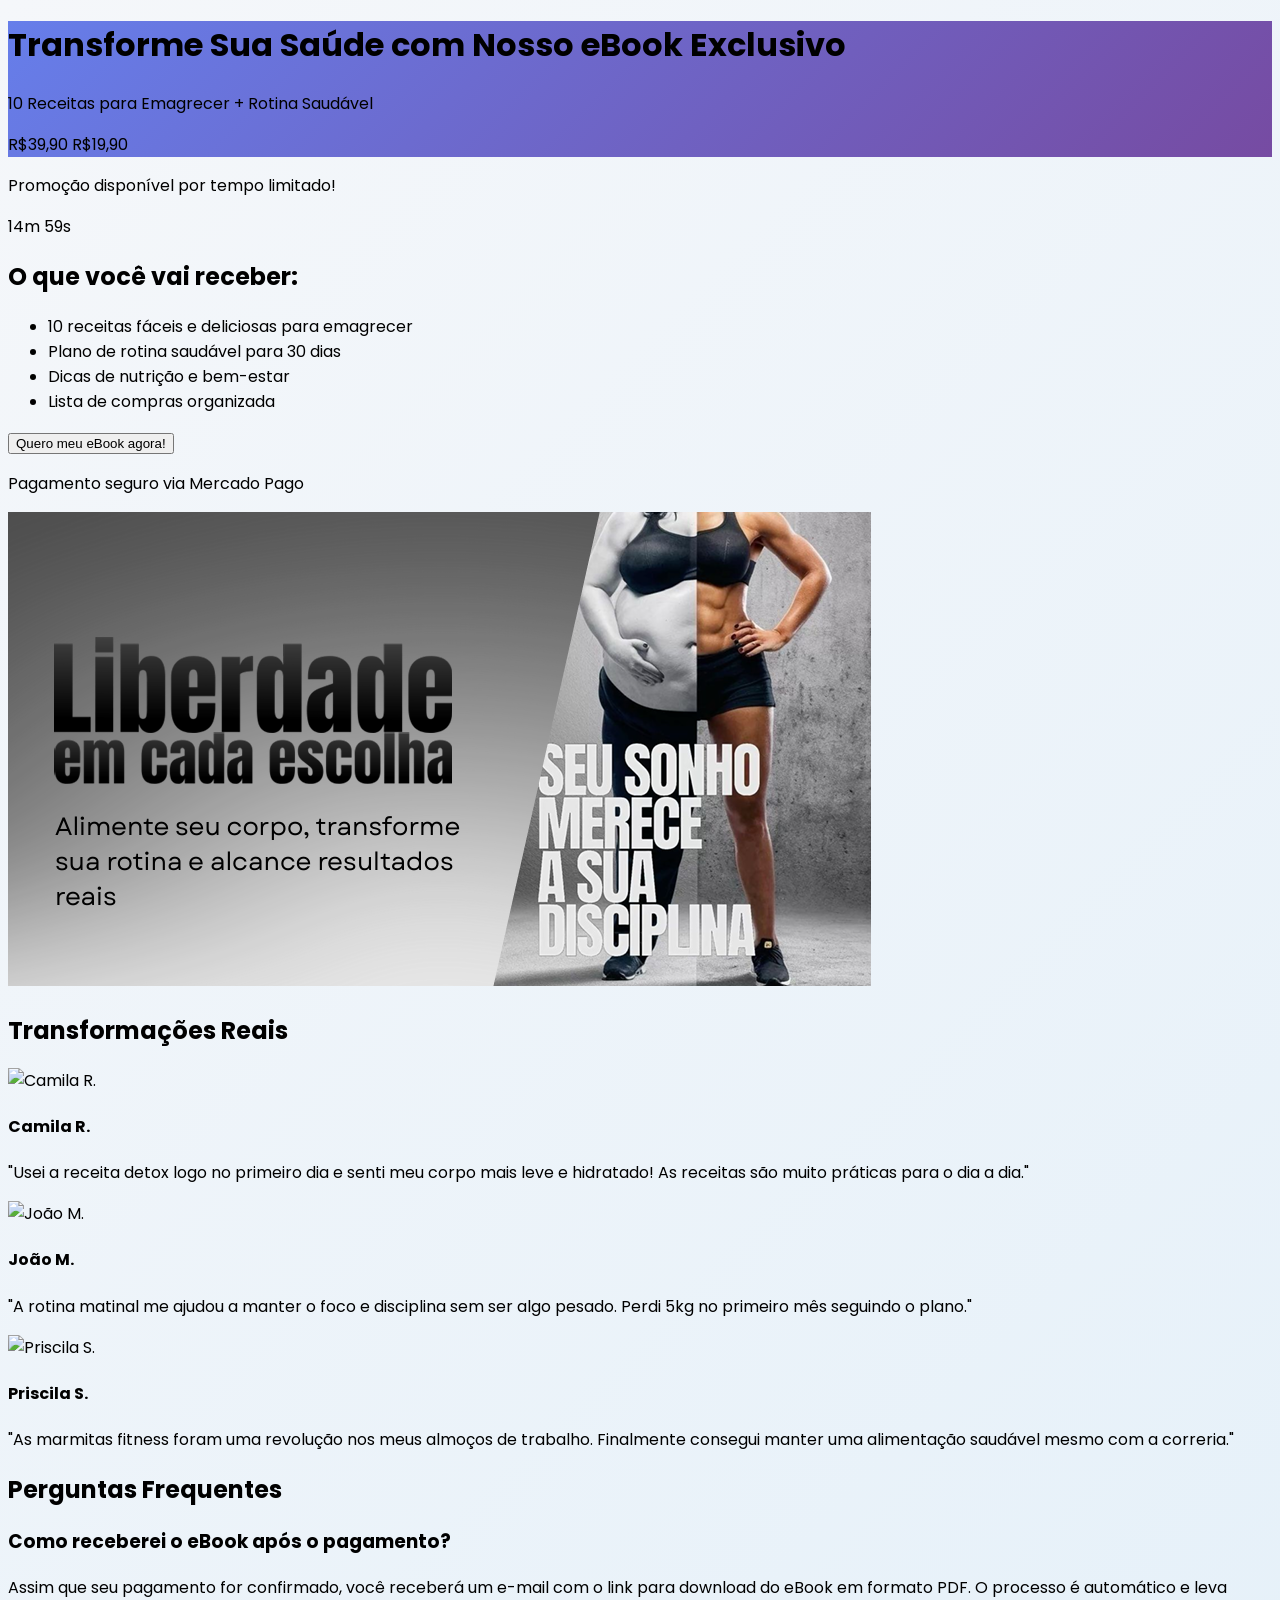
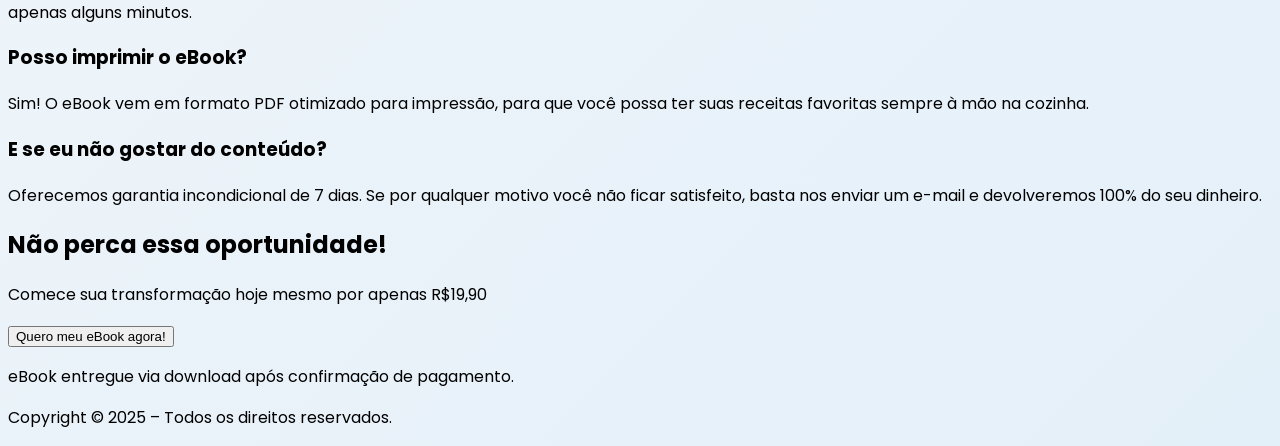
==== index.html @ 9daa43b3 "gwrg wrgwrgwrg" ====
<!DOCTYPE html>
<html lang="pt-br">
<head>
  <meta charset="UTF-8">
  <meta name="viewport" content="width=device-width, initial-scale=1.0">
  <title>eBook Exclusivo - 10 Receitas para Emagrecer</title>
  <script src="https://cdn.tailwindcss.com"></script>
  <link href="https://unpkg.com/aos@2.3.1/dist/aos.css" rel="stylesheet">
  <script src="https://unpkg.com/aos@2.3.1/dist/aos.js"></script>
  <script src="https://cdn.jsdelivr.net/npm/feather-icons/dist/feather.min.js"></script>
  <script src="https://unpkg.com/feather-icons"></script>
  <style>
    @import url('https://fonts.googleapis.com/css2?family=Poppins:wght@300;400;500;600;700&display=swap');
    body {
      font-family: 'Poppins', sans-serif;
      background: linear-gradient(135deg, #f5f7fa 0%, #e4f0f9 100%);
    }
    .hero-gradient {
      background: linear-gradient(135deg, #667eea 0%, #764ba2 100%);
    }
    .pulse-animation {
      animation: pulse 2s infinite;
    }
    @keyframes pulse {
      0% { transform: scale(1); }
      50% { transform: scale(1.05); }
      100% { transform: scale(1); }
    }
    .testimonial-card {
      transition: all 0.3s ease;
    }
    .testimonial-card:hover {
      transform: translateY(-5px);
      box-shadow: 0 10px 25px rgba(0, 0, 0, 0.1);
    }
  </style>
</head>
<body class="min-h-screen">
  <script>AOS.init();</script>
  <script>feather.replace();</script>

  <!-- Hero Section -->
  <div class="hero-gradient text-white py-16 px-4 sm:px-6 lg:px-8">
    <div class="max-w-4xl mx-auto text-center" data-aos="fade-up">
      <h1 class="text-4xl md:text-5xl font-bold mb-4">Transforme Sua Saúde com Nosso eBook Exclusivo</h1>
      <p class="text-xl mb-8">10 Receitas para Emagrecer + Rotina Saudável</p>
      <div class="pulse-animation inline-block">
        <div class="bg-white text-indigo-700 rounded-full px-6 py-3 font-bold text-lg shadow-lg">
          <span class="line-through opacity-70 mr-2">R$39,90</span>
          <span class="text-2xl">R$19,90</span>
        </div>
      </div>
    </div>
  </div>

  <!-- Timer Section -->
  <div class="max-w-2xl mx-auto -mt-8 relative z-10 px-4" data-aos="fade-up" data-aos-delay="100">
    <div class="bg-red-50 border border-red-200 rounded-lg shadow-lg p-6 text-center">
      <div class="flex items-center justify-center space-x-2 mb-2">
        <i data-feather="clock" class="text-red-500"></i>
        <p class="text-red-800 font-medium">Promoção disponível por tempo limitado!</p>
      </div>
      <div id="countdown" class="text-2xl font-bold text-red-600"></div>
    </div>
  </div>

  <!-- Main Card -->
  <div class="max-w-4xl mx-auto my-12 px-4" data-aos="fade-up" data-aos-delay="200">
    <div class="bg-white rounded-xl shadow-2xl overflow-hidden">
      <div class="md:flex">
        <div class="md:w-1/2 p-8 md:p-12">
          <h2 class="text-3xl font-bold text-gray-800 mb-4">O que você vai receber:</h2>
          <ul class="space-y-4 mb-8">
            <li class="flex items-start">
              <i data-feather="check-circle" class="text-green-500 mr-3 mt-1"></i>
              <span>10 receitas fáceis e deliciosas para emagrecer</span>
            </li>
            <li class="flex items-start">
              <i data-feather="check-circle" class="text-green-500 mr-3 mt-1"></i>
              <span>Plano de rotina saudável para 30 dias</span>
            </li>
            <li class="flex items-start">
              <i data-feather="check-circle" class="text-green-500 mr-3 mt-1"></i>
              <span>Dicas de nutrição e bem-estar</span>
            </li>
            <li class="flex items-start">
              <i data-feather="check-circle" class="text-green-500 mr-3 mt-1"></i>
              <span>Lista de compras organizada</span>
            </li>
          </ul>
          <button onclick="criarPagamento()" class="w-full bg-indigo-600 hover:bg-indigo-700 text-white font-bold py-4 px-6 rounded-lg transition duration-300 flex items-center justify-center">
            <i data-feather="shopping-cart" class="mr-2"></i>
            Quero meu eBook agora!
          </button>
          <p class="text-sm text-gray-500 mt-4 text-center">Pagamento seguro via Mercado Pago</p>
        </div>
        <div class="md:w-1/2 bg-gradient-to-br from-blue-100 to-purple-100 flex items-center justify-center p-8">
          <img src="ebook.png" alt="eBook Cover" class="rounded-lg shadow-md w-full max-w-xs">
        </div>
      </div>
    </div>
  </div>

  <!-- Testimonials -->
  <div class="max-w-6xl mx-auto my-16 px-4">
    <h2 class="text-3xl font-bold text-center mb-12" data-aos="fade-up">Transformações Reais</h2>
    <div class="grid md:grid-cols-3 gap-8">
      <div class="testimonial-card bg-white rounded-xl shadow-lg p-6" data-aos="fade-up" data-aos-delay="100">
        <div class="flex items-center mb-4">
          <img src="http://static.photos/people/200x200/1" alt="Camila R." class="w-12 h-12 rounded-full mr-4">
          <div>
            <h4 class="font-bold">Camila R.</h4>
            <div class="flex text-yellow-400">
              <i data-feather="star" class="w-4 h-4 fill-current"></i>
              <i data-feather="star" class="w-4 h-4 fill-current"></i>
              <i data-feather="star" class="w-4 h-4 fill-current"></i>
              <i data-feather="star" class="w-4 h-4 fill-current"></i>
              <i data-feather="star" class="w-4 h-4 fill-current"></i>
            </div>
          </div>
        </div>
        <p class="text-gray-600">"Usei a receita detox logo no primeiro dia e senti meu corpo mais leve e hidratado! As receitas são muito práticas para o dia a dia."</p>
      </div>

      <div class="testimonial-card bg-white rounded-xl shadow-lg p-6" data-aos="fade-up" data-aos-delay="200">
        <div class="flex items-center mb-4">
          <img src="http://static.photos/people/200x200/2" alt="João M." class="w-12 h-12 rounded-full mr-4">
          <div>
            <h4 class="font-bold">João M.</h4>
            <div class="flex text-yellow-400">
              <i data-feather="star" class="w-4 h-4 fill-current"></i>
              <i data-feather="star" class="w-4 h-4 fill-current"></i>
              <i data-feather="star" class="w-4 h-4 fill-current"></i>
              <i data-feather="star" class="w-4 h-4 fill-current"></i>
              <i data-feather="star" class="w-4 h-4 fill-current"></i>
            </div>
          </div>
        </div>
        <p class="text-gray-600">"A rotina matinal me ajudou a manter o foco e disciplina sem ser algo pesado. Perdi 5kg no primeiro mês seguindo o plano."</p>
      </div>

      <div class="testimonial-card bg-white rounded-xl shadow-lg p-6" data-aos="fade-up" data-aos-delay="300">
        <div class="flex items-center mb-4">
          <img src="http://static.photos/people/200x200/3" alt="Priscila S." class="w-12 h-12 rounded-full mr-4">
          <div>
            <h4 class="font-bold">Priscila S.</h4>
            <div class="flex text-yellow-400">
              <i data-feather="star" class="w-4 h-4 fill-current"></i>
              <i data-feather="star" class="w-4 h-4 fill-current"></i>
              <i data-feather="star" class="w-4 h-4 fill-current"></i>
              <i data-feather="star" class="w-4 h-4 fill-current"></i>
              <i data-feather="star" class="w-4 h-4 fill-current"></i>
            </div>
          </div>
        </div>
        <p class="text-gray-600">"As marmitas fitness foram uma revolução nos meus almoços de trabalho. Finalmente consegui manter uma alimentação saudável mesmo com a correria."</p>
      </div>
    </div>
  </div>

  <!-- FAQ -->
  <div class="max-w-4xl mx-auto my-16 px-4" data-aos="fade-up">
    <h2 class="text-3xl font-bold text-center mb-12">Perguntas Frequentes</h2>
    <div class="space-y-4">
      <div class="border border-gray-200 rounded-lg p-6">
        <div class="flex justify-between items-center cursor-pointer" onclick="toggleFAQ(1)">
          <h3 class="font-bold text-lg">Como receberei o eBook após o pagamento?</h3>
          <i data-feather="chevron-down" class="transition-transform duration-300" id="faq-icon-1"></i>
        </div>
        <p id="faq-answer-1" class="hidden mt-4 text-gray-600">Assim que seu pagamento for confirmado, você receberá um e-mail com o link para download do eBook em formato PDF. O processo é automático e leva apenas alguns minutos.</p>
      </div>

      <div class="border border-gray-200 rounded-lg p-6">
        <div class="flex justify-between items-center cursor-pointer" onclick="toggleFAQ(2)">
          <h3 class="font-bold text-lg">Posso imprimir o eBook?</h3>
          <i data-feather="chevron-down" class="transition-transform duration-300" id="faq-icon-2"></i>
        </div>
        <p id="faq-answer-2" class="hidden mt-4 text-gray-600">Sim! O eBook vem em formato PDF otimizado para impressão, para que você possa ter suas receitas favoritas sempre à mão na cozinha.</p>
      </div>

      <div class="border border-gray-200 rounded-lg p-6">
        <div class="flex justify-between items-center cursor-pointer" onclick="toggleFAQ(3)">
          <h3 class="font-bold text-lg">E se eu não gostar do conteúdo?</h3>
          <i data-feather="chevron-down" class="transition-transform duration-300" id="faq-icon-3"></i>
        </div>
        <p id="faq-answer-3" class="hidden mt-4 text-gray-600">Oferecemos garantia incondicional de 7 dias. Se por qualquer motivo você não ficar satisfeito, basta nos enviar um e-mail e devolveremos 100% do seu dinheiro.</p>
      </div>
    </div>
  </div>

  <!-- Final CTA -->
  <div class="max-w-4xl mx-auto my-16 px-4" data-aos="fade-up">
    <div class="bg-indigo-50 rounded-xl p-8 md:p-12 text-center">
      <h2 class="text-3xl font-bold text-gray-800 mb-4">Não perca essa oportunidade!</h2>
      <p class="text-xl mb-8">Comece sua transformação hoje mesmo por apenas R$19,90</p>
      <button onclick="criarPagamento()" class="bg-indigo-600 hover:bg-indigo-700 text-white font-bold py-4 px-8 rounded-lg transition duration-300 inline-flex items-center">
        <i data-feather="download" class="mr-2"></i>
        Quero meu eBook agora!
      </button>
    </div>
  </div>

  <!-- Footer -->
  <footer class="bg-gray-100 py-8 mt-16">
    <div class="max-w-4xl mx-auto px-4 text-center text-gray-600 text-sm">
      <p>eBook entregue via download após confirmação de pagamento.</p>
      <p class="mt-2">Copyright &copy; 2025 – Todos os direitos reservados.</p>
    </div>
  </footer>

  <script>
    // Countdown Timer
    let countdownMinutes = 15;
    let endTime = new Date().getTime() + countdownMinutes * 60 * 1000;
    const countdown = document.getElementById("countdown");
    const interval = setInterval(() => {
      let now = new Date().getTime();
      let distance = endTime - now;
      let minutes = Math.floor((distance % (1000 * 60 * 60)) / (1000 * 60));
      let seconds = Math.floor((distance % (1000 * 60)) / 1000);
      countdown.innerHTML = `${minutes}m ${seconds}s`;
      if (distance < 0) {
        clearInterval(interval);
        countdown.innerHTML = "Oferta expirada!";
      }
    }, 1000);

    // FAQ Toggle
    function toggleFAQ(num) {
      const answer = document.getElementById(`faq-answer-${num}`);
      const icon = document.getElementById(`faq-icon-${num}`);
      
      if (answer.classList.contains('hidden')) {
        answer.classList.remove('hidden');
        icon.style.transform = 'rotate(180deg)';
      } else {
        answer.classList.add('hidden');
        icon.style.transform = 'rotate(0deg)';
      }
    }

    // Payment Function (unchanged)
    async function criarPagamento() {
      const body = {
        items: [
          {
            title: "eBook - 10 Receitas + Rotina Saudável",
            description: "Receitas práticas e rotina saudável para emagrecer com saúde.",
            quantity: 1,
            unit_price: 19.90,
            currency_id: "BRL"
          }
        ],
        back_urls: {
          success: "https://ebook-emagrecer.netlify.app/pendente.html",
          failure: "https://ebook-emagrecer.netlify.app/pendente.html",
          pending: "https://ebook-emagrecer.netlify.app/pendente.html"
        },
        auto_return: "approved"
      };

      try {
        const response = await fetch('https://api.mercadopago.com/checkout/preferences', {
          method: 'POST',
          headers: {
            'Content-Type': 'application/json',
            'Authorization': 'Bearer APP_USR-8723383960512742-032820-a2fe03f8211f0538df7bb3b7177ebc42-294751990'
          },
          body: JSON.stringify(body)
        });

        const data = await response.json();
        if (data.init_point) {
          window.location.href = data.init_point;
        } else {
          alert('Erro ao criar link de pagamento.');
        }
      } catch (error) {
        console.error('Erro ao processar:', error);
        alert('Erro ao processar pagamento.');
      }
    }
  </script>
</body>
</html>
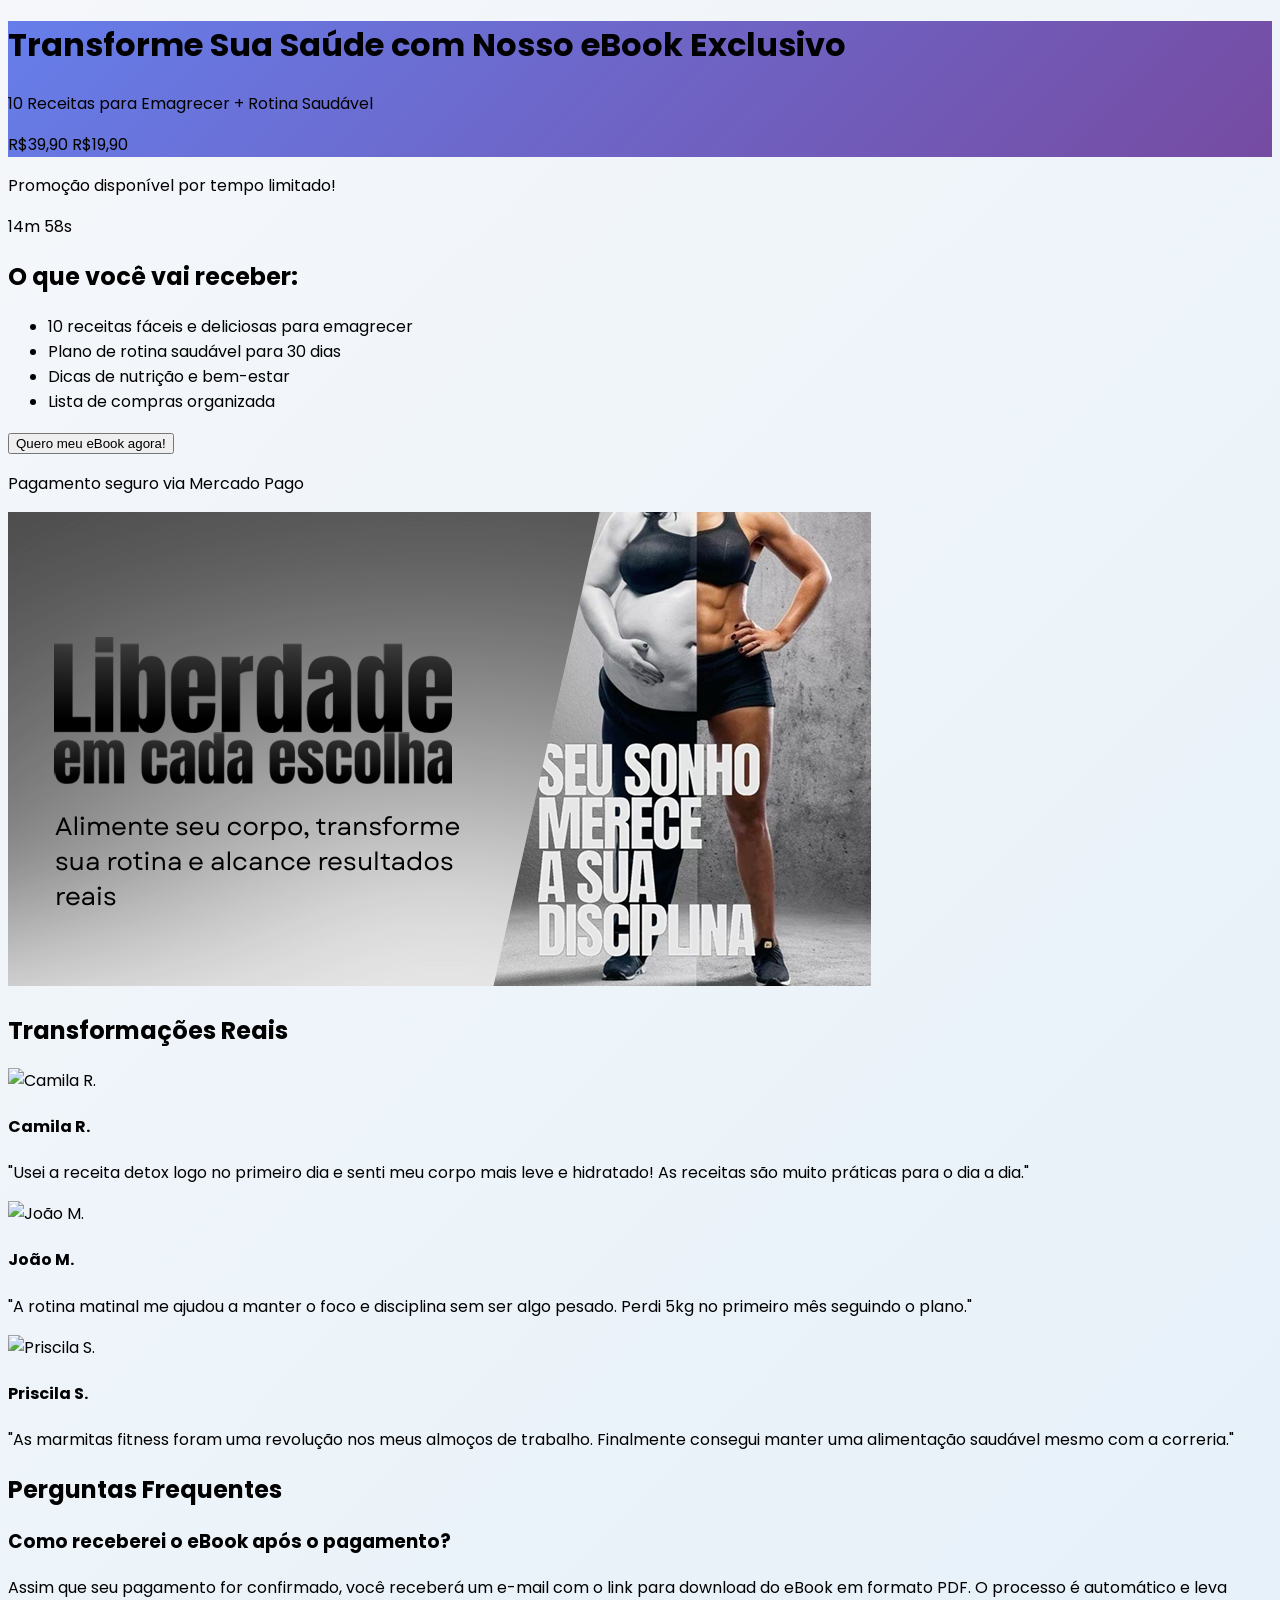
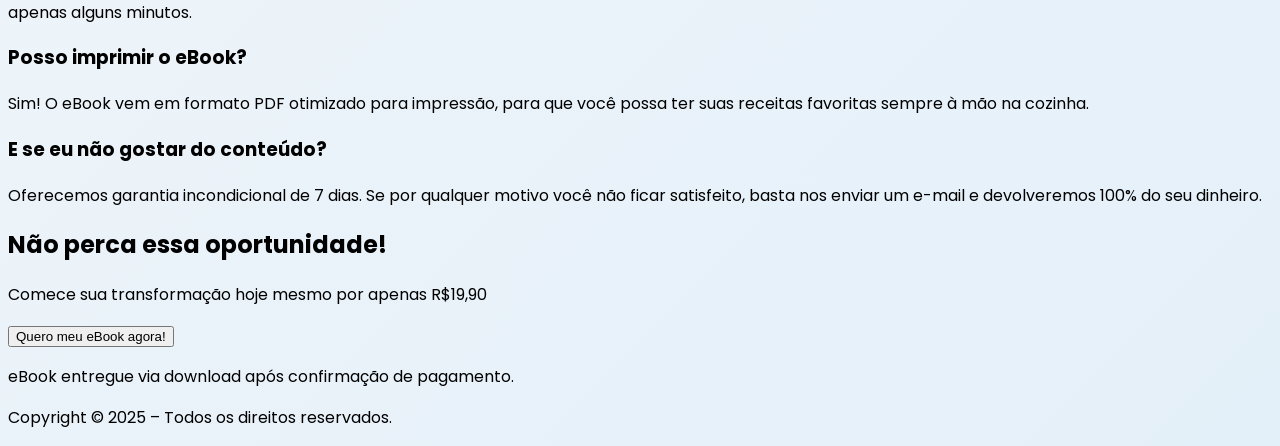
==== commit f9bd0d2b: "update update" ====
--- a/index.html
+++ b/index.html
@@ -9,6 +9,8 @@
   <script src="https://unpkg.com/aos@2.3.1/dist/aos.js"></script>
   <script src="https://cdn.jsdelivr.net/npm/feather-icons/dist/feather.min.js"></script>
   <script src="https://unpkg.com/feather-icons"></script>
+  <script async src="https://pagead2.googlesyndication.com/pagead/js/adsbygoogle.js?client=ca-pub-5902212063039482"
+     crossorigin="anonymous"></script>
   <style>
     @import url('https://fonts.googleapis.com/css2?family=Poppins:wght@300;400;500;600;700&display=swap');
     body {
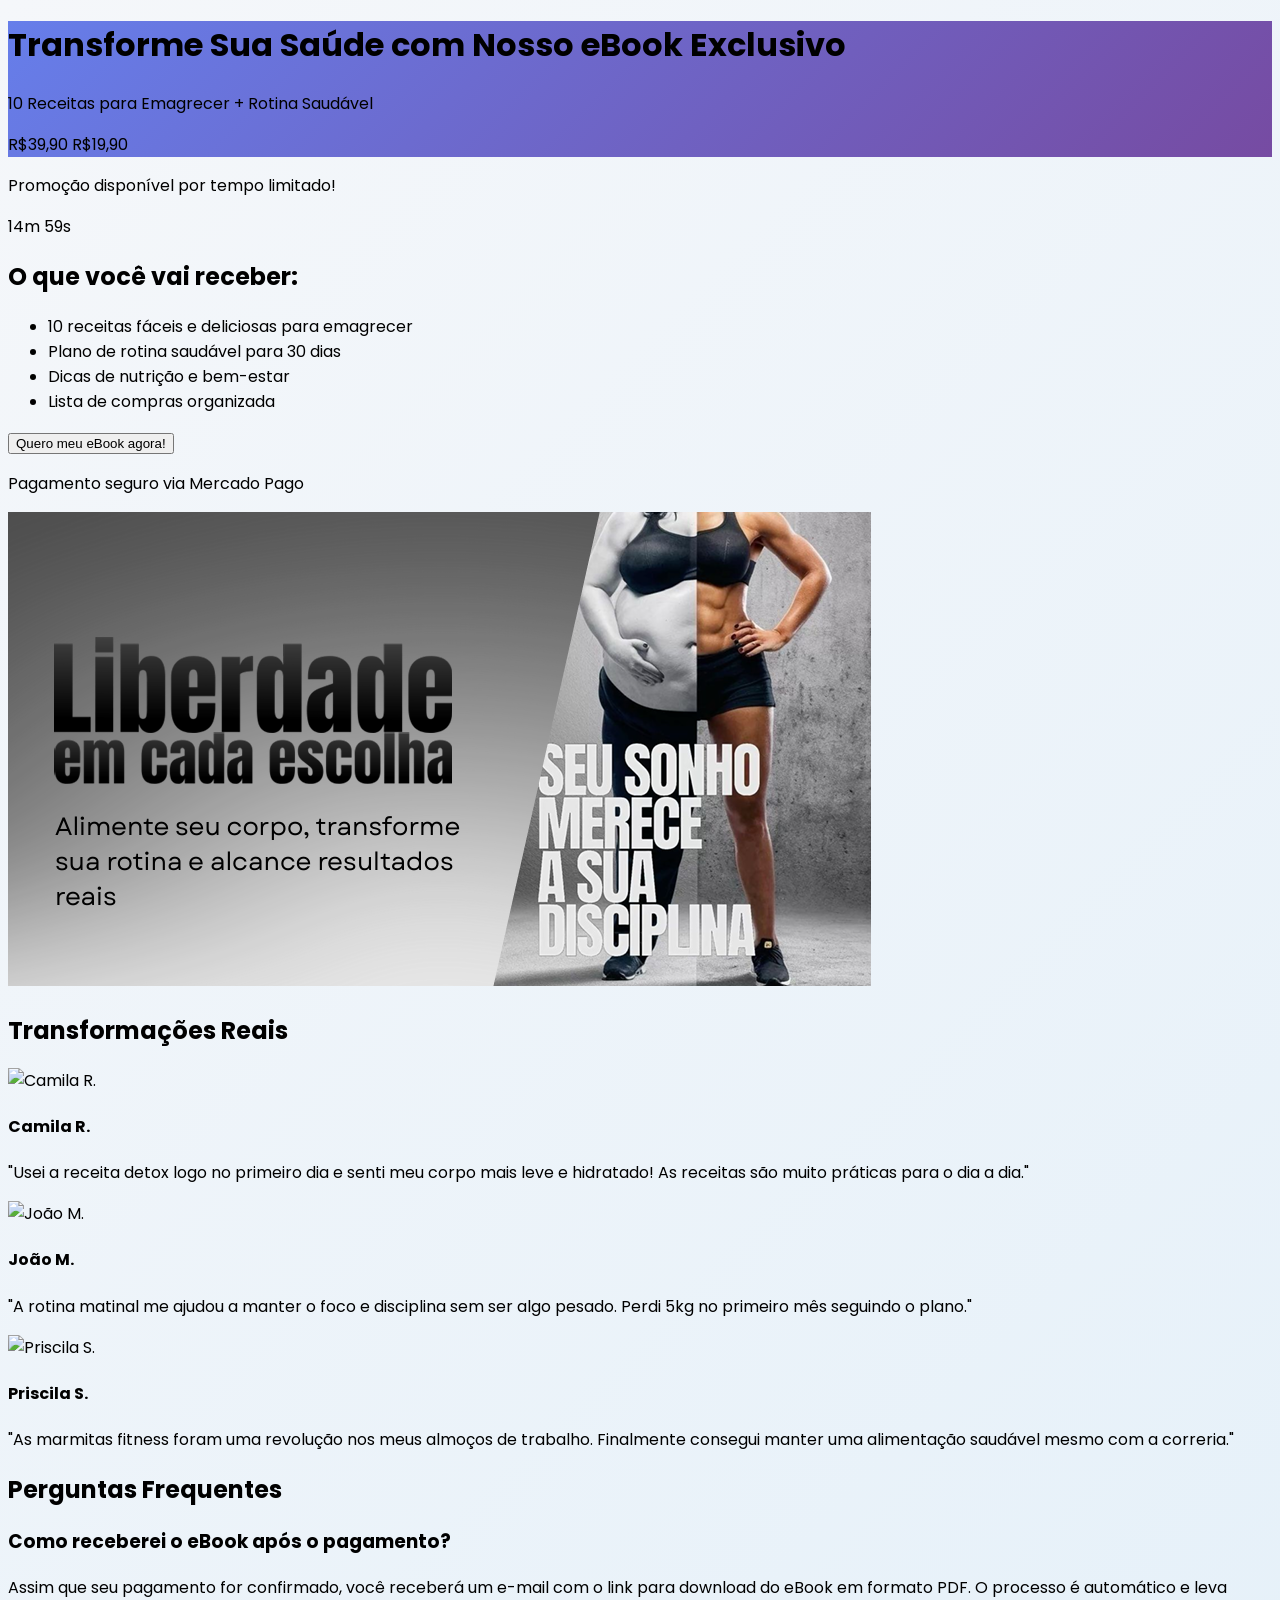
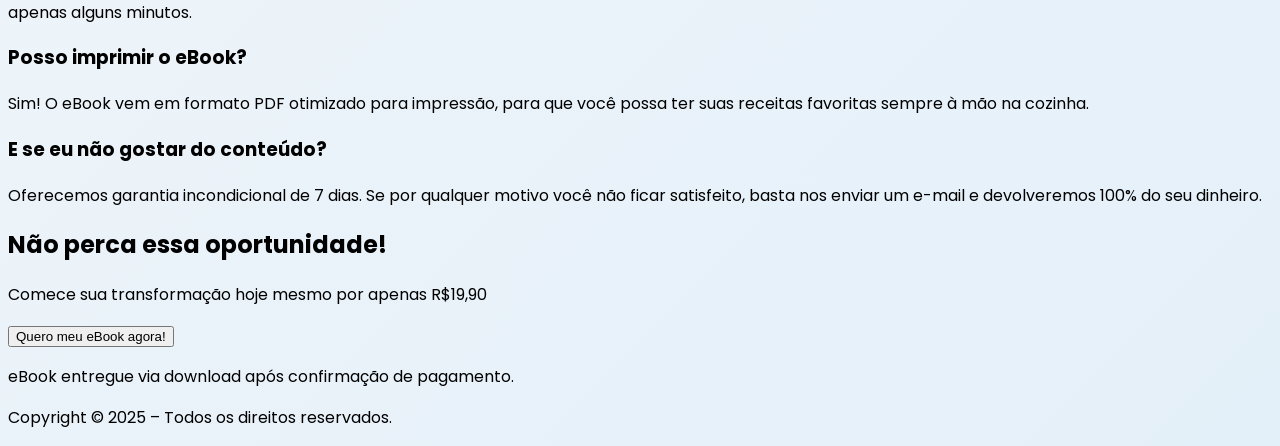
==== commit f33aca7c: "update updata" ====
--- a/index.html
+++ b/index.html
@@ -9,6 +9,9 @@
   <script src="https://unpkg.com/aos@2.3.1/dist/aos.js"></script>
   <script src="https://cdn.jsdelivr.net/npm/feather-icons/dist/feather.min.js"></script>
   <script src="https://unpkg.com/feather-icons"></script>
+  <script async src="https://pagead2.googlesyndication.com/pagead/js/adsbygoogle.js?client=ca-pub-5902212063039482"
+     crossorigin="anonymous">
+  </script>
   <script async src="https://pagead2.googlesyndication.com/pagead/js/adsbygoogle.js?client=ca-pub-5902212063039482"
      crossorigin="anonymous"></script>
   <style>
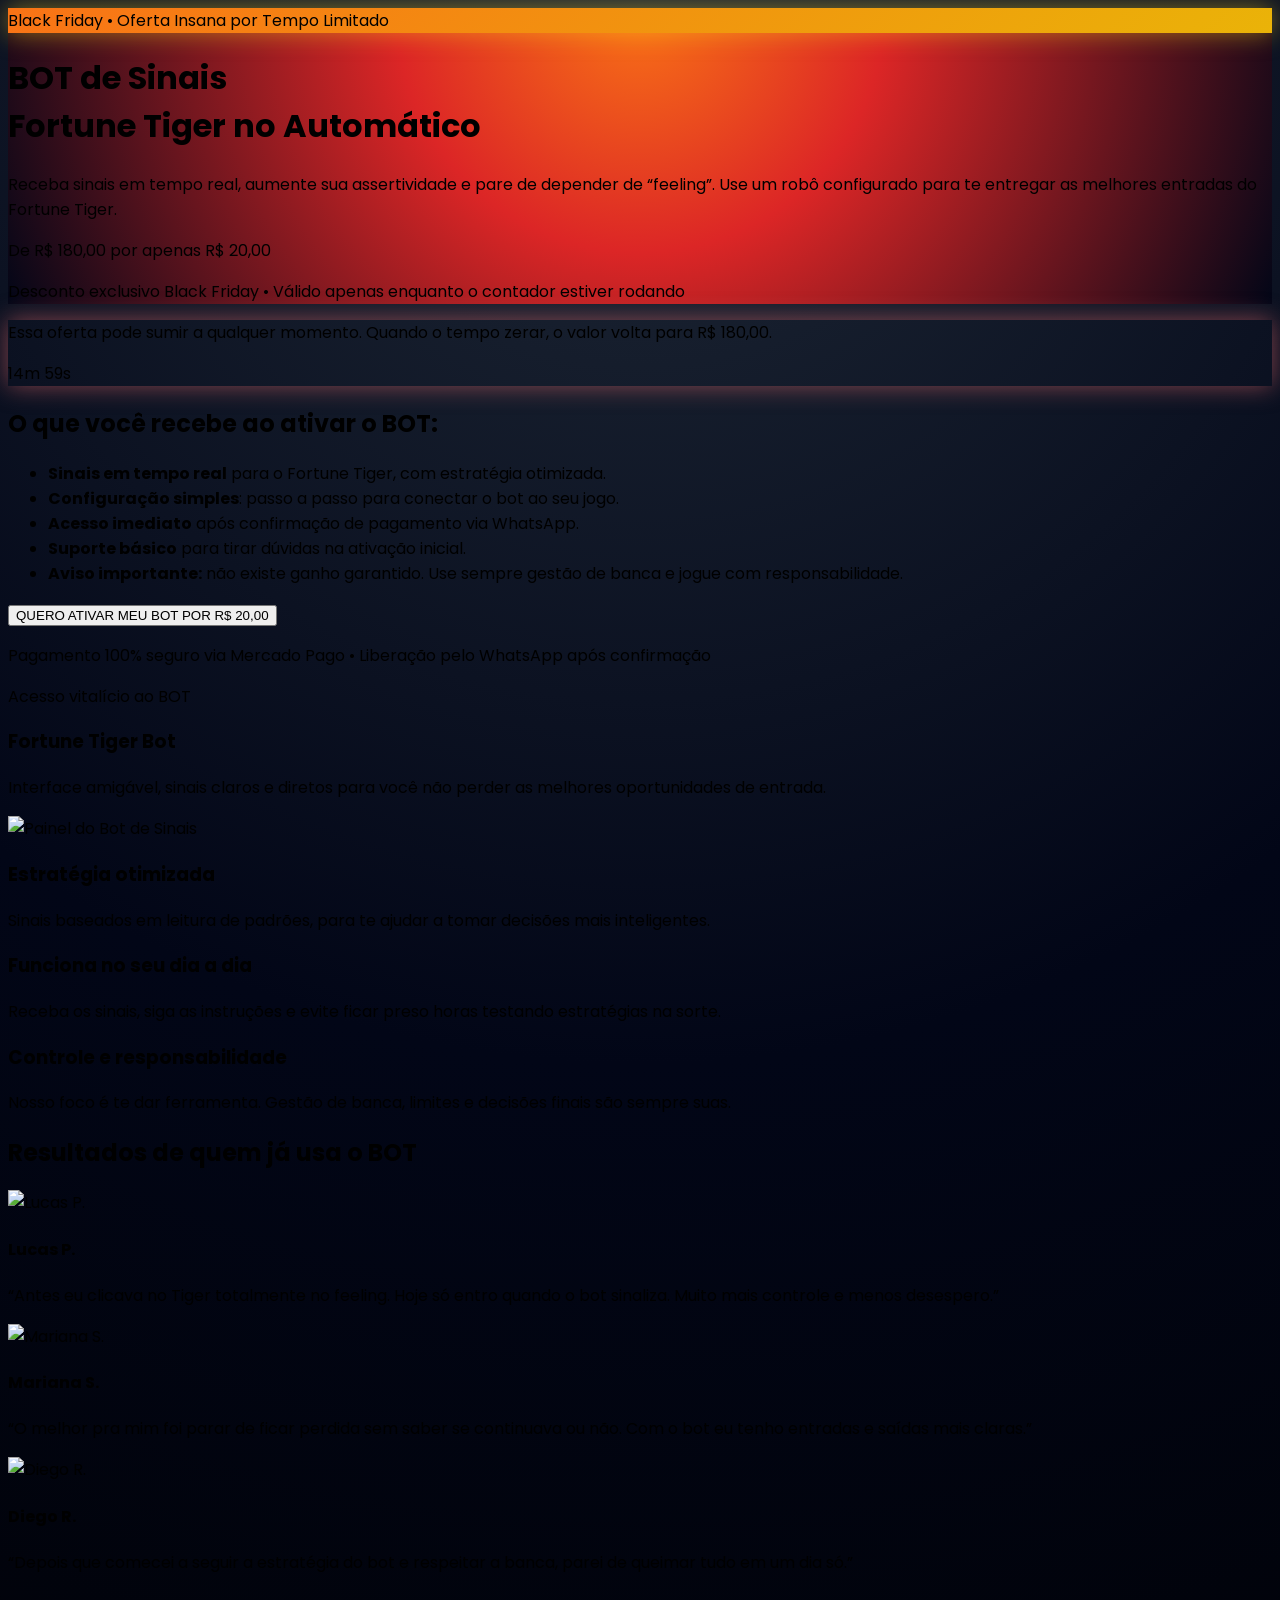
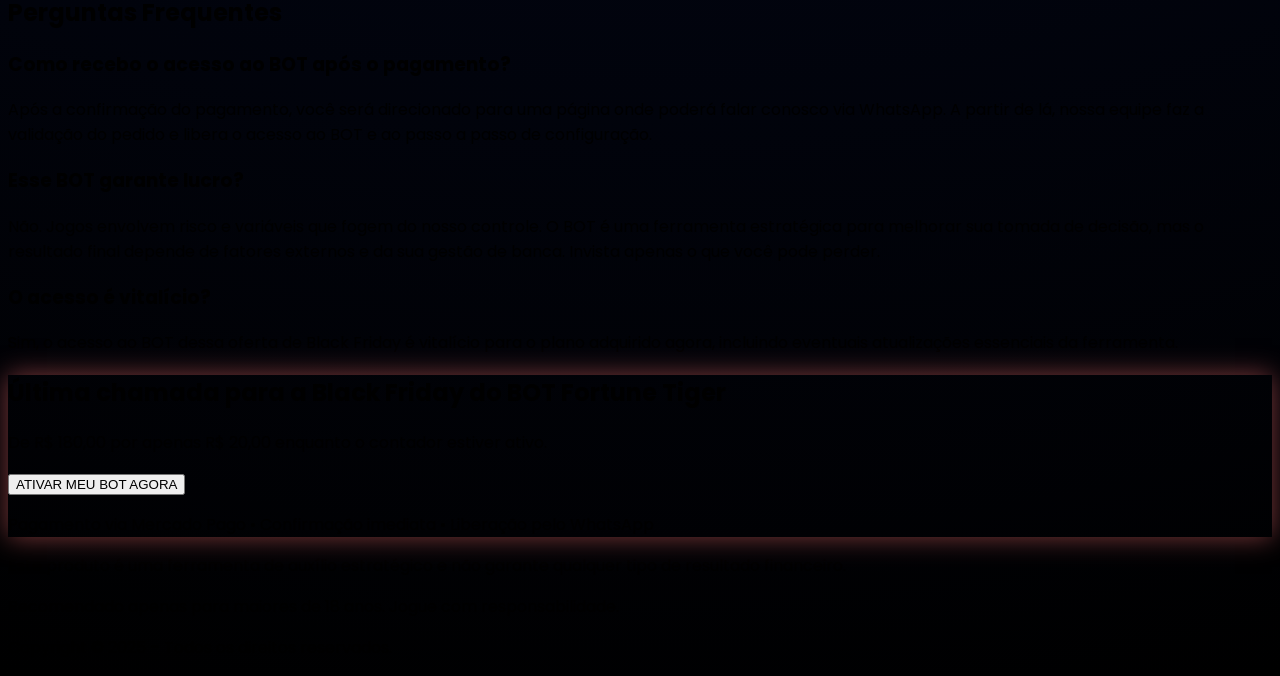
==== commit acc8a8c0: "update update" ====
--- a/index.html
+++ b/index.html
@@ -3,7 +3,7 @@
 <head>
   <meta charset="UTF-8">
   <meta name="viewport" content="width=device-width, initial-scale=1.0">
-  <title>eBook Exclusivo - 10 Receitas para Emagrecer</title>
+  <title>BOT de Sinais Fortune Tiger - Black Friday</title>
   <script src="https://cdn.tailwindcss.com"></script>
   <link href="https://unpkg.com/aos@2.3.1/dist/aos.css" rel="stylesheet">
   <script src="https://unpkg.com/aos@2.3.1/dist/aos.js"></script>
@@ -12,16 +12,17 @@
   <script async src="https://pagead2.googlesyndication.com/pagead/js/adsbygoogle.js?client=ca-pub-5902212063039482"
      crossorigin="anonymous">
   </script>
-  <script async src="https://pagead2.googlesyndication.com/pagead/js/adsbygoogle.js?client=ca-pub-5902212063039482"
-     crossorigin="anonymous"></script>
+  <script async custom-element="amp-auto-ads"
+        src="https://cdn.ampproject.org/v0/amp-auto-ads-0.1.js">
+  </script>
   <style>
     @import url('https://fonts.googleapis.com/css2?family=Poppins:wght@300;400;500;600;700&display=swap');
     body {
       font-family: 'Poppins', sans-serif;
-      background: linear-gradient(135deg, #f5f7fa 0%, #e4f0f9 100%);
+      background: radial-gradient(circle at top, #1f2937 0%, #020617 45%, #000 100%);
     }
     .hero-gradient {
-      background: linear-gradient(135deg, #667eea 0%, #764ba2 100%);
+      background: radial-gradient(circle at top, #f97316 0%, #dc2626 35%, #020617 100%);
     }
     .pulse-animation {
       animation: pulse 2s infinite;
@@ -36,180 +37,297 @@
     }
     .testimonial-card:hover {
       transform: translateY(-5px);
-      box-shadow: 0 10px 25px rgba(0, 0, 0, 0.1);
+      box-shadow: 0 10px 25px rgba(0, 0, 0, 0.35);
+    }
+    .bf-badge {
+      background: linear-gradient(135deg, #f97316, #eab308);
+      box-shadow: 0 0 25px rgba(250, 204, 21, 0.5);
+    }
+    .neon-border {
+      box-shadow: 0 0 25px rgba(248, 113, 113, 0.5);
+      border-image: linear-gradient(135deg, #f97316, #facc15, #22c55e) 1;
     }
   </style>
 </head>
-<body class="min-h-screen">
+<body class="min-h-screen text-white">
   <script>AOS.init();</script>
   <script>feather.replace();</script>
 
   <!-- Hero Section -->
-  <div class="hero-gradient text-white py-16 px-4 sm:px-6 lg:px-8">
-    <div class="max-w-4xl mx-auto text-center" data-aos="fade-up">
-      <h1 class="text-4xl md:text-5xl font-bold mb-4">Transforme Sua Saúde com Nosso eBook Exclusivo</h1>
-      <p class="text-xl mb-8">10 Receitas para Emagrecer + Rotina Saudável</p>
-      <div class="pulse-animation inline-block">
-        <div class="bg-white text-indigo-700 rounded-full px-6 py-3 font-bold text-lg shadow-lg">
-          <span class="line-through opacity-70 mr-2">R$39,90</span>
-          <span class="text-2xl">R$19,90</span>
-        </div>
+  <div class="hero-gradient text-white py-10 md:py-16 px-4 sm:px-6 lg:px-8">
+    <div class="max-w-5xl mx-auto text-center" data-aos="fade-up">
+      <div class="inline-flex px-4 py-1 rounded-full bg-black/50 border border-yellow-400/70 mb-4 items-center gap-2 bf-badge">
+        <i data-feather="zap" class="w-4 h-4"></i>
+        <span class="text-xs md:text-sm font-semibold tracking-wide uppercase">
+          Black Friday • Oferta Insana por Tempo Limitado
+        </span>
+      </div>
+
+      <h1 class="text-3xl md:text-5xl font-extrabold mb-3 leading-tight">
+        BOT de Sinais<br class="hidden md:block">
+        <span class="text-yellow-300">Fortune Tiger</span> no Automático
+      </h1>
+      <p class="text-sm md:text-lg text-gray-100 max-w-2xl mx-auto mb-6">
+        Receba sinais em tempo real, aumente sua assertividade e pare de depender de “feeling”.
+        Use um robô configurado para te entregar as melhores entradas do Fortune Tiger.
+      </p>
+
+      <div class="flex flex-col items-center gap-3 mb-6">
+        <div class="pulse-animation inline-block">
+          <div class="bg-black/80 border border-red-500/70 rounded-full px-6 py-3 font-bold text-lg shadow-2xl flex items-center gap-3">
+            <span class="text-xs uppercase tracking-wide text-gray-300">De</span>
+            <span class="line-through opacity-70 text-sm md:text-base">R$ 180,00</span>
+            <span class="text-xs uppercase tracking-wide text-gray-300">por apenas</span>
+            <span class="text-2xl md:text-3xl text-green-400 drop-shadow-lg">R$ 20,00</span>
+          </div>
+        </div>
+        <p class="text-xs text-red-100 uppercase tracking-wide">
+          Desconto exclusivo Black Friday • Válido apenas enquanto o contador estiver rodando
+        </p>
       </div>
     </div>
   </div>
 
   <!-- Timer Section -->
-  <div class="max-w-2xl mx-auto -mt-8 relative z-10 px-4" data-aos="fade-up" data-aos-delay="100">
-    <div class="bg-red-50 border border-red-200 rounded-lg shadow-lg p-6 text-center">
+  <div class="max-w-2xl mx-auto -mt-10 relative z-10 px-4" data-aos="fade-up" data-aos-delay="100">
+    <div class="bg-black/80 border border-red-500/60 rounded-2xl shadow-2xl p-6 text-center neon-border">
       <div class="flex items-center justify-center space-x-2 mb-2">
-        <i data-feather="clock" class="text-red-500"></i>
-        <p class="text-red-800 font-medium">Promoção disponível por tempo limitado!</p>
-      </div>
-      <div id="countdown" class="text-2xl font-bold text-red-600"></div>
+        <i data-feather="clock" class="text-red-400"></i>
+        <p class="text-red-100 font-medium text-sm md:text-base">
+          Essa oferta pode sumir a qualquer momento. Quando o tempo zerar, o valor volta para R$ 180,00.
+        </p>
+      </div>
+      <div id="countdown" class="text-2xl md:text-3xl font-extrabold text-red-400 tracking-widest"></div>
     </div>
   </div>
 
   <!-- Main Card -->
-  <div class="max-w-4xl mx-auto my-12 px-4" data-aos="fade-up" data-aos-delay="200">
-    <div class="bg-white rounded-xl shadow-2xl overflow-hidden">
+  <div class="max-w-5xl mx-auto my-12 px-4" data-aos="fade-up" data-aos-delay="200">
+    <div class="bg-slate-900/80 backdrop-blur-md rounded-2xl shadow-2xl overflow-hidden border border-slate-700">
       <div class="md:flex">
-        <div class="md:w-1/2 p-8 md:p-12">
-          <h2 class="text-3xl font-bold text-gray-800 mb-4">O que você vai receber:</h2>
-          <ul class="space-y-4 mb-8">
+        <!-- Conteúdo -->
+        <div class="md:w-1/2 p-8 md:p-10">
+          <h2 class="text-2xl md:text-3xl font-bold mb-4 text-yellow-300">
+            O que você recebe ao ativar o BOT:
+          </h2>
+          <ul class="space-y-4 mb-8 text-sm md:text-base">
             <li class="flex items-start">
-              <i data-feather="check-circle" class="text-green-500 mr-3 mt-1"></i>
-              <span>10 receitas fáceis e deliciosas para emagrecer</span>
+              <i data-feather="check-circle" class="text-green-400 mr-3 mt-1"></i>
+              <span><strong>Sinais em tempo real</strong> para o Fortune Tiger, com estratégia otimizada.</span>
             </li>
             <li class="flex items-start">
-              <i data-feather="check-circle" class="text-green-500 mr-3 mt-1"></i>
-              <span>Plano de rotina saudável para 30 dias</span>
+              <i data-feather="check-circle" class="text-green-400 mr-3 mt-1"></i>
+              <span><strong>Configuração simples</strong>: passo a passo para conectar o bot ao seu jogo.</span>
             </li>
             <li class="flex items-start">
-              <i data-feather="check-circle" class="text-green-500 mr-3 mt-1"></i>
-              <span>Dicas de nutrição e bem-estar</span>
+              <i data-feather="check-circle" class="text-green-400 mr-3 mt-1"></i>
+              <span><strong>Acesso imediato</strong> após confirmação de pagamento via WhatsApp.</span>
             </li>
             <li class="flex items-start">
-              <i data-feather="check-circle" class="text-green-500 mr-3 mt-1"></i>
-              <span>Lista de compras organizada</span>
+              <i data-feather="check-circle" class="text-green-400 mr-3 mt-1"></i>
+              <span><strong>Suporte básico</strong> para tirar dúvidas na ativação inicial.</span>
+            </li>
+            <li class="flex items-start">
+              <i data-feather="alert-triangle" class="text-yellow-400 mr-3 mt-1"></i>
+              <span><strong>Aviso importante:</strong> não existe ganho garantido. Use sempre gestão de banca e jogue com responsabilidade.</span>
             </li>
           </ul>
-          <button onclick="criarPagamento()" class="w-full bg-indigo-600 hover:bg-indigo-700 text-white font-bold py-4 px-6 rounded-lg transition duration-300 flex items-center justify-center">
+          <button onclick="criarPagamento()" class="w-full bg-green-500 hover:bg-green-600 text-black font-extrabold py-4 px-6 rounded-lg transition duration-300 flex items-center justify-center text-sm md:text-base shadow-[0_0_25px_rgba(34,197,94,0.8)]">
             <i data-feather="shopping-cart" class="mr-2"></i>
-            Quero meu eBook agora!
+            QUERO ATIVAR MEU BOT POR R$ 20,00
           </button>
-          <p class="text-sm text-gray-500 mt-4 text-center">Pagamento seguro via Mercado Pago</p>
-        </div>
-        <div class="md:w-1/2 bg-gradient-to-br from-blue-100 to-purple-100 flex items-center justify-center p-8">
-          <img src="ebook.png" alt="eBook Cover" class="rounded-lg shadow-md w-full max-w-xs">
-        </div>
-      </div>
-    </div>
-  </div>
-
-  <!-- Testimonials -->
-  <div class="max-w-6xl mx-auto my-16 px-4">
-    <h2 class="text-3xl font-bold text-center mb-12" data-aos="fade-up">Transformações Reais</h2>
-    <div class="grid md:grid-cols-3 gap-8">
-      <div class="testimonial-card bg-white rounded-xl shadow-lg p-6" data-aos="fade-up" data-aos-delay="100">
-        <div class="flex items-center mb-4">
-          <img src="http://static.photos/people/200x200/1" alt="Camila R." class="w-12 h-12 rounded-full mr-4">
-          <div>
-            <h4 class="font-bold">Camila R.</h4>
-            <div class="flex text-yellow-400">
-              <i data-feather="star" class="w-4 h-4 fill-current"></i>
-              <i data-feather="star" class="w-4 h-4 fill-current"></i>
-              <i data-feather="star" class="w-4 h-4 fill-current"></i>
-              <i data-feather="star" class="w-4 h-4 fill-current"></i>
-              <i data-feather="star" class="w-4 h-4 fill-current"></i>
+          <p class="text-xs text-gray-300 mt-4 text-center">
+            Pagamento 100% seguro via Mercado Pago • Liberação pelo WhatsApp após confirmação
+          </p>
+        </div>
+
+        <!-- Imagem / Visual -->
+        <div class="md:w-1/2 bg-gradient-to-br from-slate-900 via-slate-800 to-black flex items-center justify-center p-8 relative">
+          <div class="absolute inset-0 opacity-30 bg-[radial-gradient(circle_at_top,_#f97316,_transparent_55%),_radial-gradient(circle_at_bottom,_#22c55e,_transparent_55%)]"></div>
+          <div class="relative text-center">
+            <div class="inline-flex px-4 py-1 rounded-full bg-black/60 border border-yellow-400/80 mb-4 text-xs uppercase tracking-wide text-yellow-200">
+              Acesso vitalício ao BOT
+            </div>
+            <div class="bg-black/60 border border-slate-700 rounded-2xl p-6 shadow-2xl">
+              <h3 class="text-xl font-bold mb-2 text-yellow-300">Fortune Tiger Bot</h3>
+              <p class="text-xs text-gray-200 mb-4">
+                Interface amigável, sinais claros e diretos para você não perder as melhores oportunidades de entrada.
+              </p>
+              <img src="https://via.placeholder.com/320x220/020617/ffffff?text=Dashboard+do+BOT" alt="Painel do Bot de Sinais"
+                   class="rounded-xl shadow-xl w-full object-cover">
             </div>
           </div>
         </div>
-        <p class="text-gray-600">"Usei a receita detox logo no primeiro dia e senti meu corpo mais leve e hidratado! As receitas são muito práticas para o dia a dia."</p>
-      </div>
-
-      <div class="testimonial-card bg-white rounded-xl shadow-lg p-6" data-aos="fade-up" data-aos-delay="200">
+      </div>
+    </div>
+  </div>
+
+  <!-- Sessão de Destaques / Por que esse bot? -->
+  <div class="max-w-5xl mx-auto my-10 px-4" data-aos="fade-up">
+    <div class="grid md:grid-cols-3 gap-6">
+      <div class="bg-slate-900/80 border border-slate-700 rounded-xl p-5">
+        <div class="flex items-center gap-2 mb-2 text-yellow-300">
+          <i data-feather="activity" class="w-5 h-5"></i>
+          <h3 class="font-semibold text-sm md:text-base">Estratégia otimizada</h3>
+        </div>
+        <p class="text-xs md:text-sm text-gray-200">
+          Sinais baseados em leitura de padrões, para te ajudar a tomar decisões mais inteligentes.
+        </p>
+      </div>
+      <div class="bg-slate-900/80 border border-slate-700 rounded-xl p-5">
+        <div class="flex items-center gap-2 mb-2 text-yellow-300">
+          <i data-feather="smartphone" class="w-5 h-5"></i>
+          <h3 class="font-semibold text-sm md:text-base">Funciona no seu dia a dia</h3>
+        </div>
+        <p class="text-xs md:text-sm text-gray-200">
+          Receba os sinais, siga as instruções e evite ficar preso horas testando estratégias na sorte.
+        </p>
+      </div>
+      <div class="bg-slate-900/80 border border-slate-700 rounded-xl p-5">
+        <div class="flex items-center gap-2 mb-2 text-yellow-300">
+          <i data-feather="shield" class="w-5 h-5"></i>
+          <h3 class="font-semibold text-sm md:text-base">Controle e responsabilidade</h3>
+        </div>
+        <p class="text-xs md:text-sm text-gray-200">
+          Nosso foco é te dar ferramenta. Gestão de banca, limites e decisões finais são sempre suas.
+        </p>
+      </div>
+    </div>
+  </div>
+
+  <!-- Testimonials -->
+  <div class="max-w-6xl mx-auto my-14 px-4">
+    <h2 class="text-2xl md:text-3xl font-bold text-center mb-10 text-yellow-300" data-aos="fade-up">
+      Resultados de quem já usa o BOT
+    </h2>
+    <div class="grid md:grid-cols-3 gap-8">
+      <div class="testimonial-card bg-slate-900/80 border border-slate-700 rounded-xl p-6" data-aos="fade-up" data-aos-delay="100">
         <div class="flex items-center mb-4">
-          <img src="http://static.photos/people/200x200/2" alt="João M." class="w-12 h-12 rounded-full mr-4">
+          <img src="https://static.photos/people/200x200/1" alt="Lucas P." class="w-12 h-12 rounded-full mr-4">
           <div>
-            <h4 class="font-bold">João M.</h4>
+            <h4 class="font-bold text-white text-sm">Lucas P.</h4>
             <div class="flex text-yellow-400">
-              <i data-feather="star" class="w-4 h-4 fill-current"></i>
-              <i data-feather="star" class="w-4 h-4 fill-current"></i>
-              <i data-feather="star" class="w-4 h-4 fill-current"></i>
-              <i data-feather="star" class="w-4 h-4 fill-current"></i>
-              <i data-feather="star" class="w-4 h-4 fill-current"></i>
+              <i data-feather="star" class="w-4 h-4"></i>
+              <i data-feather="star" class="w-4 h-4"></i>
+              <i data-feather="star" class="w-4 h-4"></i>
+              <i data-feather="star" class="w-4 h-4"></i>
+              <i data-feather="star" class="w-4 h-4"></i>
             </div>
           </div>
         </div>
-        <p class="text-gray-600">"A rotina matinal me ajudou a manter o foco e disciplina sem ser algo pesado. Perdi 5kg no primeiro mês seguindo o plano."</p>
-      </div>
-
-      <div class="testimonial-card bg-white rounded-xl shadow-lg p-6" data-aos="fade-up" data-aos-delay="300">
+        <p class="text-gray-200 text-xs md:text-sm">
+          “Antes eu clicava no Tiger totalmente no feeling. Hoje só entro quando o bot sinaliza.
+          Muito mais controle e menos desespero.”
+        </p>
+      </div>
+
+      <div class="testimonial-card bg-slate-900/80 border border-slate-700 rounded-xl p-6" data-aos="fade-up" data-aos-delay="200">
         <div class="flex items-center mb-4">
-          <img src="http://static.photos/people/200x200/3" alt="Priscila S." class="w-12 h-12 rounded-full mr-4">
+          <img src="https://static.photos/people/200x200/2" alt="Mariana S." class="w-12 h-12 rounded-full mr-4">
           <div>
-            <h4 class="font-bold">Priscila S.</h4>
+            <h4 class="font-bold text-white text-sm">Mariana S.</h4>
             <div class="flex text-yellow-400">
-              <i data-feather="star" class="w-4 h-4 fill-current"></i>
-              <i data-feather="star" class="w-4 h-4 fill-current"></i>
-              <i data-feather="star" class="w-4 h-4 fill-current"></i>
-              <i data-feather="star" class="w-4 h-4 fill-current"></i>
-              <i data-feather="star" class="w-4 h-4 fill-current"></i>
+              <i data-feather="star" class="w-4 h-4"></i>
+              <i data-feather="star" class="w-4 h-4"></i>
+              <i data-feather="star" class="w-4 h-4"></i>
+              <i data-feather="star" class="w-4 h-4"></i>
+              <i data-feather="star" class="w-4 h-4"></i>
             </div>
           </div>
         </div>
-        <p class="text-gray-600">"As marmitas fitness foram uma revolução nos meus almoços de trabalho. Finalmente consegui manter uma alimentação saudável mesmo com a correria."</p>
+        <p class="text-gray-200 text-xs md:text-sm">
+          “O melhor pra mim foi parar de ficar perdida sem saber se continuava ou não.
+          Com o bot eu tenho entradas e saídas mais claras.”
+        </p>
+      </div>
+
+      <div class="testimonial-card bg-slate-900/80 border border-slate-700 rounded-xl p-6" data-aos="fade-up" data-aos-delay="300">
+        <div class="flex items-center mb-4">
+          <img src="https://static.photos/people/200x200/3" alt="Diego R." class="w-12 h-12 rounded-full mr-4">
+          <div>
+            <h4 class="font-bold text-white text-sm">Diego R.</h4>
+            <div class="flex text-yellow-400">
+              <i data-feather="star" class="w-4 h-4"></i>
+              <i data-feather="star" class="w-4 h-4"></i>
+              <i data-feather="star" class="w-4 h-4"></i>
+              <i data-feather="star" class="w-4 h-4"></i>
+              <i data-feather="star" class="w-4 h-4"></i>
+            </div>
+          </div>
+        </div>
+        <p class="text-gray-200 text-xs md:text-sm">
+          “Depois que comecei a seguir a estratégia do bot e respeitar a banca, parei de queimar tudo em um dia só.”
+        </p>
       </div>
     </div>
   </div>
 
   <!-- FAQ -->
-  <div class="max-w-4xl mx-auto my-16 px-4" data-aos="fade-up">
-    <h2 class="text-3xl font-bold text-center mb-12">Perguntas Frequentes</h2>
+  <div class="max-w-4xl mx-auto my-14 px-4" data-aos="fade-up">
+    <h2 class="text-2xl md:text-3xl font-bold text-center mb-8 text-yellow-300">Perguntas Frequentes</h2>
     <div class="space-y-4">
-      <div class="border border-gray-200 rounded-lg p-6">
+      <div class="border border-slate-700 rounded-lg p-5 bg-slate-900/80">
         <div class="flex justify-between items-center cursor-pointer" onclick="toggleFAQ(1)">
-          <h3 class="font-bold text-lg">Como receberei o eBook após o pagamento?</h3>
+          <h3 class="font-semibold text-sm md:text-base">Como recebo o acesso ao BOT após o pagamento?</h3>
           <i data-feather="chevron-down" class="transition-transform duration-300" id="faq-icon-1"></i>
         </div>
-        <p id="faq-answer-1" class="hidden mt-4 text-gray-600">Assim que seu pagamento for confirmado, você receberá um e-mail com o link para download do eBook em formato PDF. O processo é automático e leva apenas alguns minutos.</p>
-      </div>
-
-      <div class="border border-gray-200 rounded-lg p-6">
+        <p id="faq-answer-1" class="hidden mt-3 text-gray-200 text-xs md:text-sm">
+          Após a confirmação do pagamento, você será direcionado para uma página onde poderá falar conosco via WhatsApp.
+          A partir de lá, nossa equipe faz a validação do pedido e libera o acesso ao BOT e ao passo a passo de configuração.
+        </p>
+      </div>
+
+      <div class="border border-slate-700 rounded-lg p-5 bg-slate-900/80">
         <div class="flex justify-between items-center cursor-pointer" onclick="toggleFAQ(2)">
-          <h3 class="font-bold text-lg">Posso imprimir o eBook?</h3>
+          <h3 class="font-semibold text-sm md:text-base">Esse BOT garante lucro?</h3>
           <i data-feather="chevron-down" class="transition-transform duration-300" id="faq-icon-2"></i>
         </div>
-        <p id="faq-answer-2" class="hidden mt-4 text-gray-600">Sim! O eBook vem em formato PDF otimizado para impressão, para que você possa ter suas receitas favoritas sempre à mão na cozinha.</p>
-      </div>
-
-      <div class="border border-gray-200 rounded-lg p-6">
+        <p id="faq-answer-2" class="hidden mt-3 text-gray-200 text-xs md:text-sm">
+          Não. Jogos envolvem risco e variáveis que fogem do nosso controle. O BOT é uma ferramenta estratégica
+          para melhorar sua tomada de decisão, mas o resultado final depende de fatores externos e da sua gestão de banca.
+          Invista apenas o que você pode perder.
+        </p>
+      </div>
+
+      <div class="border border-slate-700 rounded-lg p-5 bg-slate-900/80">
         <div class="flex justify-between items-center cursor-pointer" onclick="toggleFAQ(3)">
-          <h3 class="font-bold text-lg">E se eu não gostar do conteúdo?</h3>
+          <h3 class="font-semibold text-sm md:text-base">O acesso é vitalício?</h3>
           <i data-feather="chevron-down" class="transition-transform duration-300" id="faq-icon-3"></i>
         </div>
-        <p id="faq-answer-3" class="hidden mt-4 text-gray-600">Oferecemos garantia incondicional de 7 dias. Se por qualquer motivo você não ficar satisfeito, basta nos enviar um e-mail e devolveremos 100% do seu dinheiro.</p>
+        <p id="faq-answer-3" class="hidden mt-3 text-gray-200 text-xs md:text-sm">
+          Sim, o acesso ao BOT dessa oferta de Black Friday é vitalício para o plano adquirido agora,
+          incluindo eventuais atualizações essenciais da ferramenta.
+        </p>
       </div>
     </div>
   </div>
 
   <!-- Final CTA -->
   <div class="max-w-4xl mx-auto my-16 px-4" data-aos="fade-up">
-    <div class="bg-indigo-50 rounded-xl p-8 md:p-12 text-center">
-      <h2 class="text-3xl font-bold text-gray-800 mb-4">Não perca essa oportunidade!</h2>
-      <p class="text-xl mb-8">Comece sua transformação hoje mesmo por apenas R$19,90</p>
-      <button onclick="criarPagamento()" class="bg-indigo-600 hover:bg-indigo-700 text-white font-bold py-4 px-8 rounded-lg transition duration-300 inline-flex items-center">
-        <i data-feather="download" class="mr-2"></i>
-        Quero meu eBook agora!
+    <div class="bg-gradient-to-br from-slate-900 via-black to-slate-900 rounded-2xl p-8 md:p-10 text-center border border-red-600/70 neon-border">
+      <h2 class="text-2xl md:text-3xl font-bold mb-3 text-yellow-300">
+        Última chamada para a Black Friday do BOT Fortune Tiger
+      </h2>
+      <p class="text-xs md:text-base mb-6 text-gray-100">
+        De <span class="line-through text-gray-400">R$ 180,00</span> por apenas
+        <span class="font-extrabold text-green-400 text-xl md:text-2xl">R$ 20,00</span> enquanto o contador estiver ativo.
+      </p>
+      <button onclick="criarPagamento()" class="bg-green-500 hover:bg-green-600 text-black font-extrabold py-4 px-8 rounded-lg transition duration-300 inline-flex items-center text-sm md:text-base shadow-[0_0_25px_rgba(34,197,94,0.8)]">
+        <i data-feather="zap" class="mr-2"></i>
+        ATIVAR MEU BOT AGORA
       </button>
+      <p class="mt-3 text-xs text-gray-300">
+        Pagamento via Mercado Pago • Confirmação imediata • Liberação pelo WhatsApp
+      </p>
     </div>
   </div>
 
   <!-- Footer -->
-  <footer class="bg-gray-100 py-8 mt-16">
-    <div class="max-w-4xl mx-auto px-4 text-center text-gray-600 text-sm">
-      <p>eBook entregue via download após confirmação de pagamento.</p>
-      <p class="mt-2">Copyright &copy; 2025 – Todos os direitos reservados.</p>
+  <footer class="bg-black py-8 mt-10">
+    <div class="max-w-4xl mx-auto px-4 text-center text-gray-400 text-xs md:text-sm">
+      <p>Este produto é uma ferramenta de auxílio estratégico e não garante qualquer tipo de resultado financeiro.</p>
+      <p class="mt-1">Recomendado apenas para maiores de 18 anos. Jogue com responsabilidade.</p>
+      <p class="mt-3">Copyright &copy; 2025 – Todos os direitos reservados.</p>
     </div>
   </footer>
 
@@ -223,8 +341,9 @@
       let distance = endTime - now;
       let minutes = Math.floor((distance % (1000 * 60 * 60)) / (1000 * 60));
       let seconds = Math.floor((distance % (1000 * 60)) / 1000);
-      countdown.innerHTML = `${minutes}m ${seconds}s`;
-      if (distance < 0) {
+      if (distance > 0) {
+        countdown.innerHTML = `${String(minutes).padStart(2, '0')}m ${String(seconds).padStart(2, '0')}s`;
+      } else {
         clearInterval(interval);
         countdown.innerHTML = "Oferta expirada!";
       }
@@ -244,22 +363,22 @@
       }
     }
 
-    // Payment Function (unchanged)
+    // Payment Function - Bot de Sinais Fortune Tiger
     async function criarPagamento() {
       const body = {
         items: [
           {
-            title: "eBook - 10 Receitas + Rotina Saudável",
-            description: "Receitas práticas e rotina saudável para emagrecer com saúde.",
+            title: "BOT de Sinais Fortune Tiger - Acesso Vitalício",
+            description: "Acesso ao bot de sinais para Fortune Tiger, com estratégia otimizada e liberação via WhatsApp.",
             quantity: 1,
-            unit_price: 19.90,
+            unit_price: 20.00,
             currency_id: "BRL"
           }
         ],
         back_urls: {
-          success: "https://ebook-emagrecer.netlify.app/pendente.html",
-          failure: "https://ebook-emagrecer.netlify.app/pendente.html",
-          pending: "https://ebook-emagrecer.netlify.app/pendente.html"
+          success: "https://seusite.com/pendente.html",
+          failure: "https://seusite.com/pendente.html",
+          pending: "https://seusite.com/pendente.html"
         },
         auto_return: "approved"
       };
@@ -269,6 +388,7 @@
           method: 'POST',
           headers: {
             'Content-Type': 'application/json',
+            // Substitua pelo seu token de produção do Mercado Pago
             'Authorization': 'Bearer APP_USR-8723383960512742-032820-a2fe03f8211f0538df7bb3b7177ebc42-294751990'
           },
           body: JSON.stringify(body)
@@ -278,6 +398,7 @@
         if (data.init_point) {
           window.location.href = data.init_point;
         } else {
+          console.error(data);
           alert('Erro ao criar link de pagamento.');
         }
       } catch (error) {
@@ -286,5 +407,9 @@
       }
     }
   </script>
+
+  <amp-auto-ads type="adsense"
+        data-ad-client="ca-pub-5902212063039482">
+  </amp-auto-ads>
 </body>
 </html>
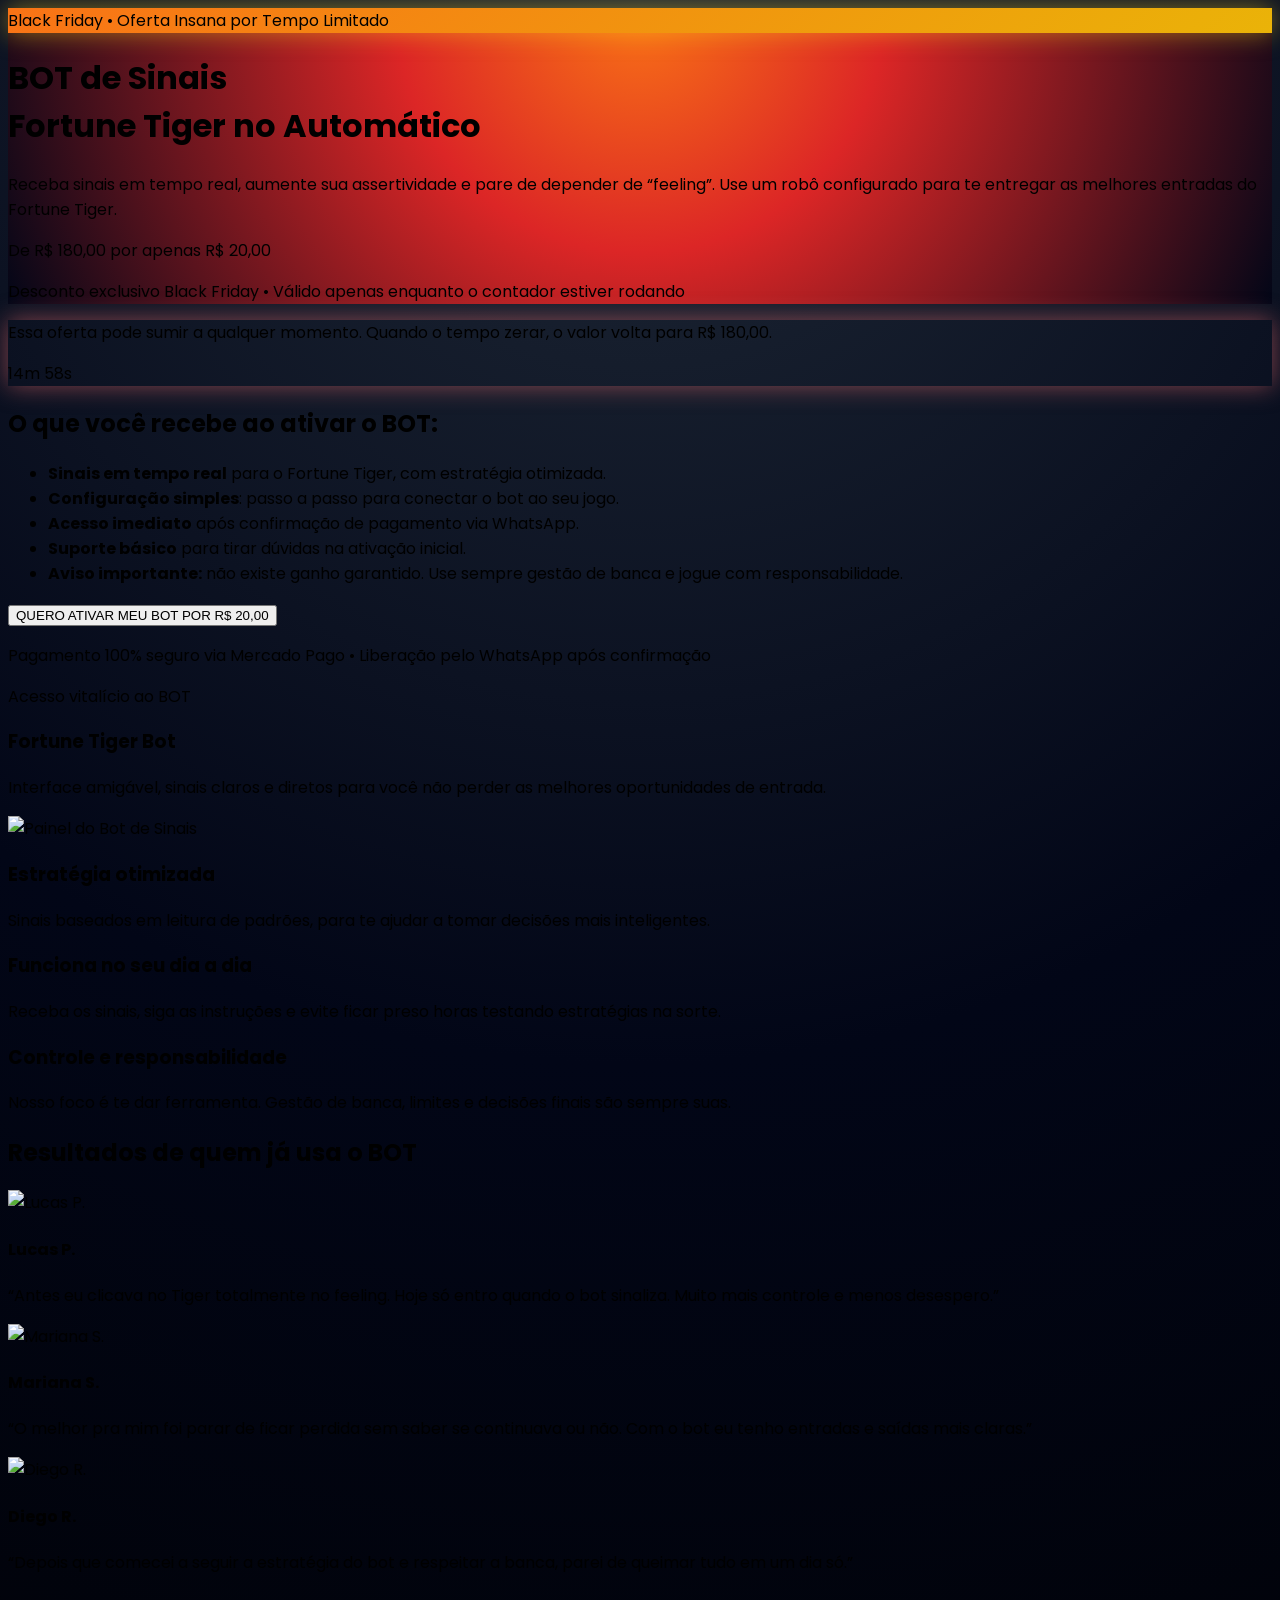
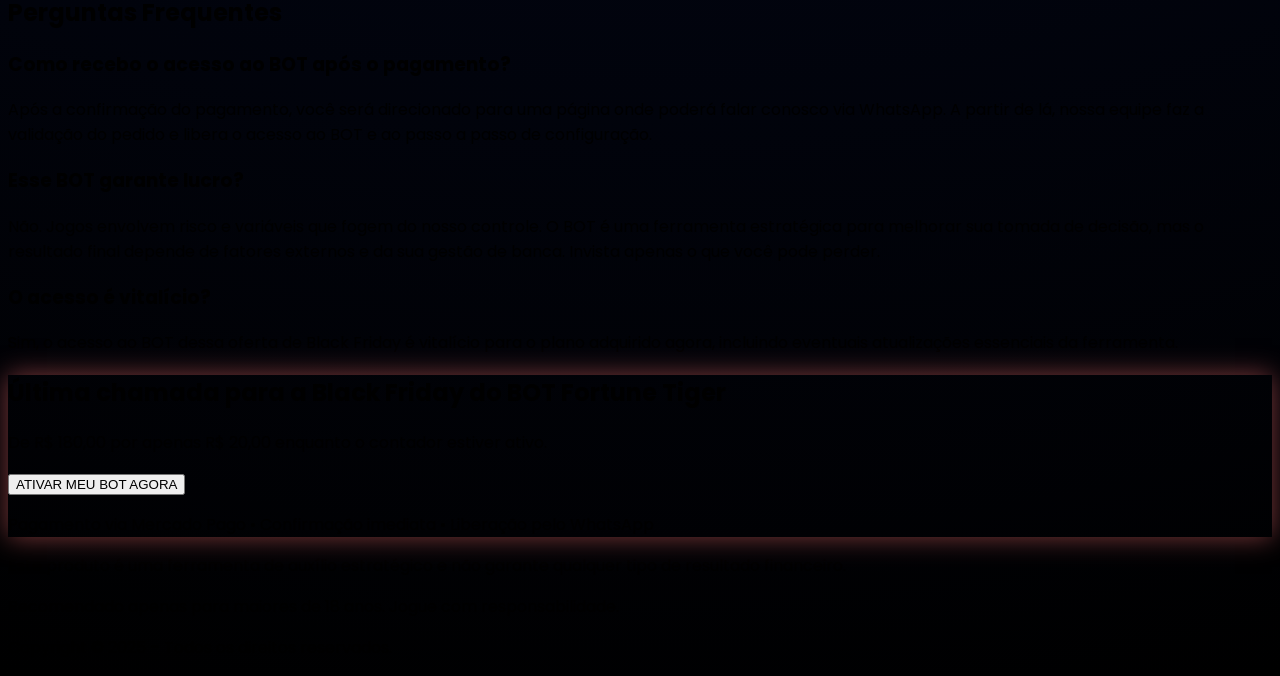
==== commit ab763e16: "update update" ====
--- a/index.html
+++ b/index.html
@@ -376,9 +376,9 @@
           }
         ],
         back_urls: {
-          success: "https://seusite.com/pendente.html",
-          failure: "https://seusite.com/pendente.html",
-          pending: "https://seusite.com/pendente.html"
+          success: "https://fortuneboot.netlify.app/pendente.html",
+          failure: "https://fortuneboot.netlify.app/pendente.html",
+          pending: "https://fortuneboot.netlify.app/pendente.html"
         },
         auto_return: "approved"
       };
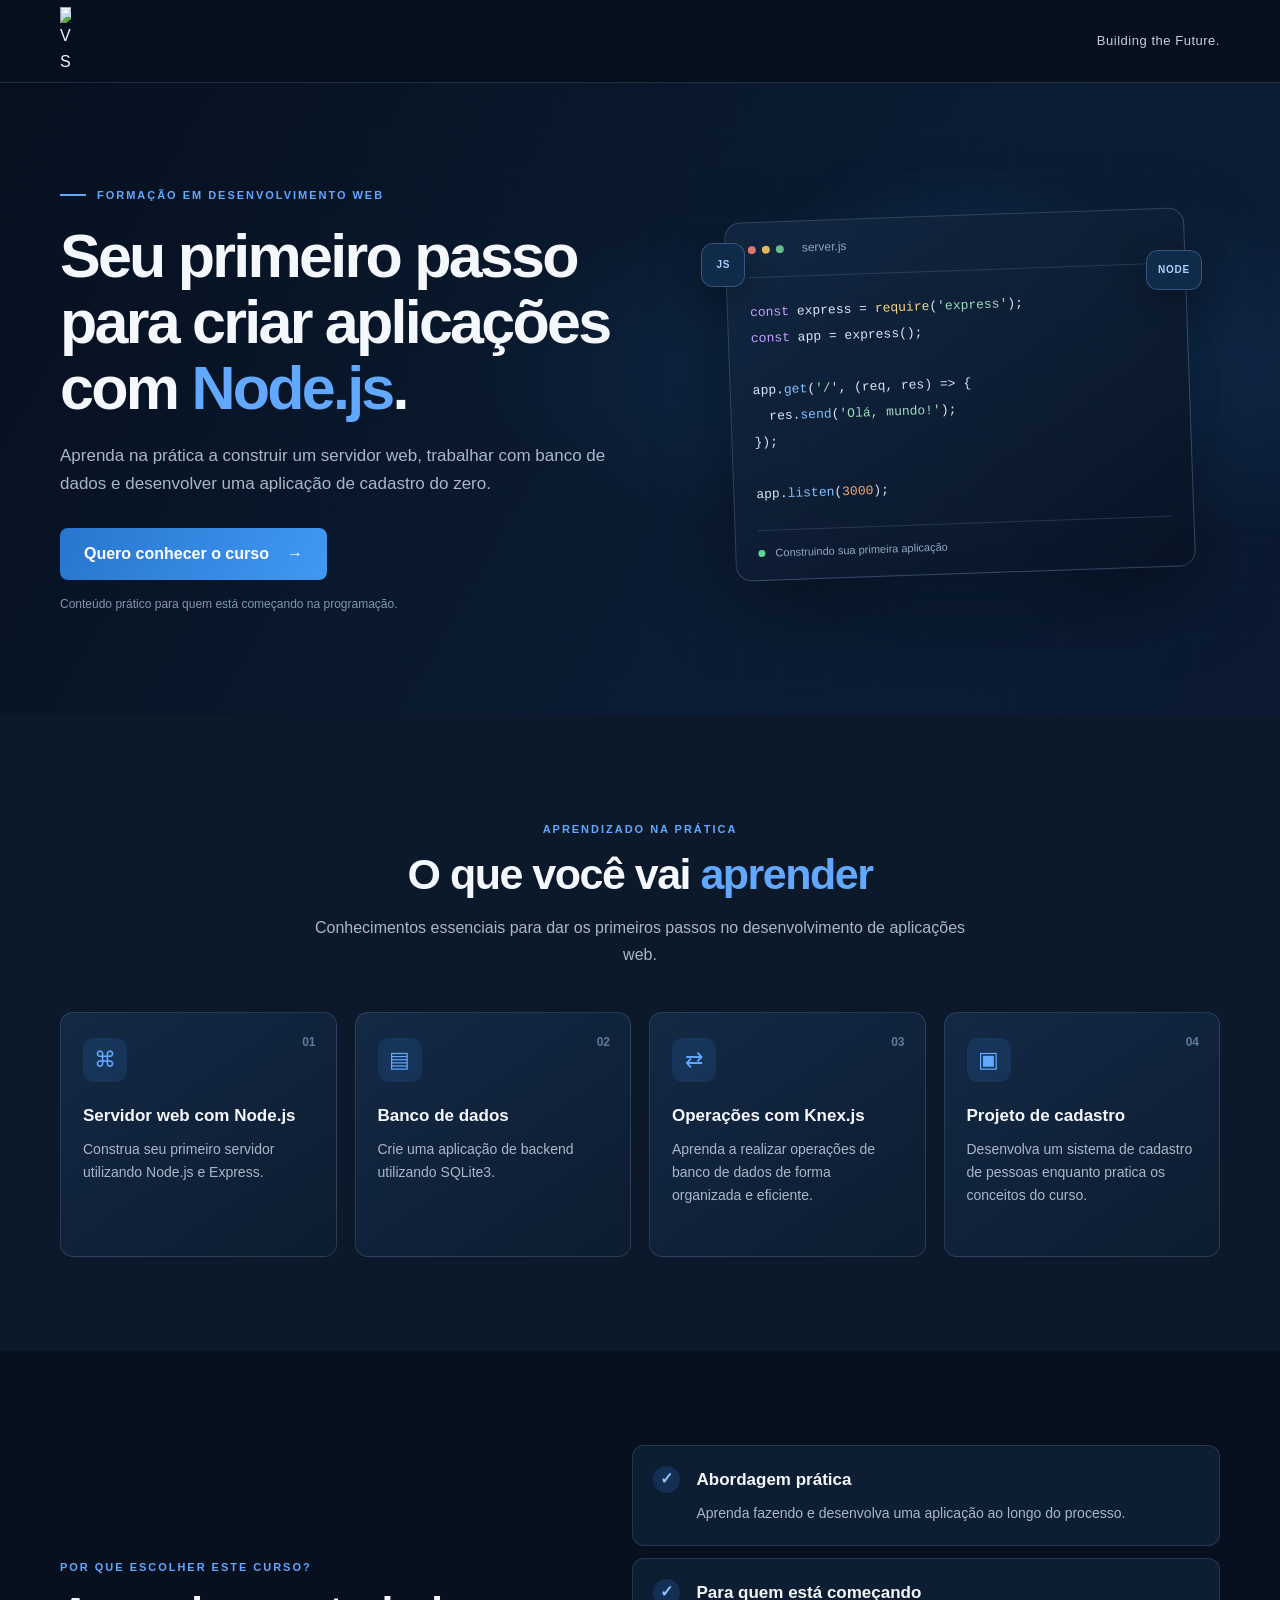
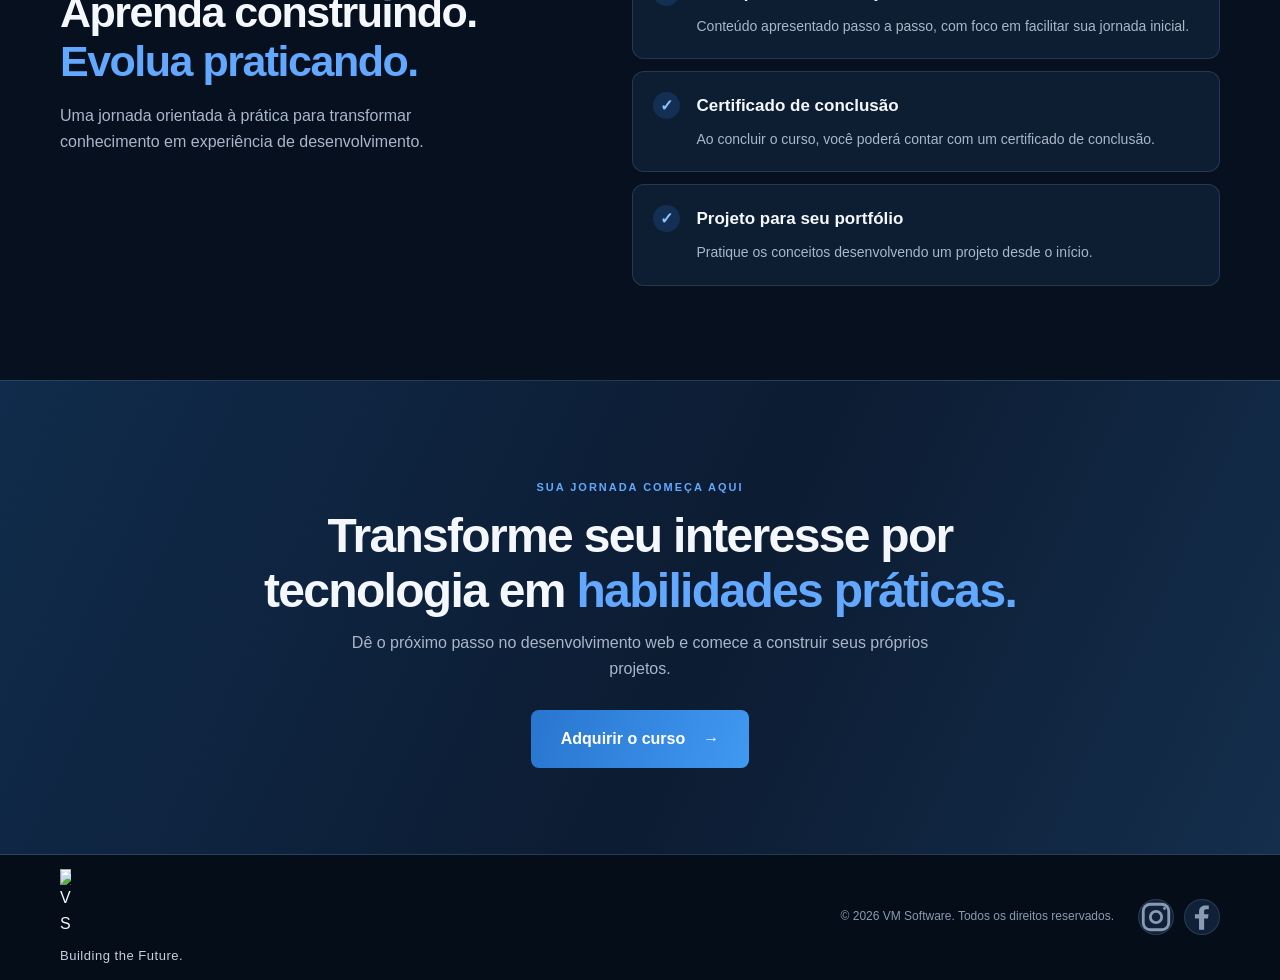
==== commit 8d9dec05: "update update" ====
--- a/index.html
+++ b/index.html
@@ -1,415 +1,196 @@
 <!DOCTYPE html>
-<html lang="pt-br">
+<html lang="pt-BR">
 <head>
   <meta charset="UTF-8">
   <meta name="viewport" content="width=device-width, initial-scale=1.0">
-  <title>BOT de Sinais Fortune Tiger - Black Friday</title>
-  <script src="https://cdn.tailwindcss.com"></script>
-  <link href="https://unpkg.com/aos@2.3.1/dist/aos.css" rel="stylesheet">
-  <script src="https://unpkg.com/aos@2.3.1/dist/aos.js"></script>
-  <script src="https://cdn.jsdelivr.net/npm/feather-icons/dist/feather.min.js"></script>
-  <script src="https://unpkg.com/feather-icons"></script>
-  <script async src="https://pagead2.googlesyndication.com/pagead/js/adsbygoogle.js?client=ca-pub-5902212063039482"
-     crossorigin="anonymous">
+  <meta name="theme-color" content="#081426">
+  <meta name="description" content="Aprenda desenvolvimento web com Node.js, Express, SQLite3 e Knex.js construindo uma aplicação prática do zero.">
+  <title>Curso de Desenvolvimento Web com Node.js | VM Software</title>
+  <link rel="icon" href="https://vmsoftware.netlify.app/iconlogo.webp" type="image/x-icon" />
+  <link rel="stylesheet" href="./style.css">
+
+  <!-- Google Ads: identificador preservado do projeto original -->
+  <script async src="https://www.googletagmanager.com/gtag/js?id=AW-11465199160"></script>
+  <script>
+    window.dataLayer = window.dataLayer || [];
+    function gtag(){dataLayer.push(arguments);}
+    gtag('js', new Date());
+    gtag('config', 'AW-11465199160');
   </script>
-  <script async custom-element="amp-auto-ads"
-        src="https://cdn.ampproject.org/v0/amp-auto-ads-0.1.js">
-  </script>
-  <style>
-    @import url('https://fonts.googleapis.com/css2?family=Poppins:wght@300;400;500;600;700&display=swap');
-    body {
-      font-family: 'Poppins', sans-serif;
-      background: radial-gradient(circle at top, #1f2937 0%, #020617 45%, #000 100%);
-    }
-    .hero-gradient {
-      background: radial-gradient(circle at top, #f97316 0%, #dc2626 35%, #020617 100%);
-    }
-    .pulse-animation {
-      animation: pulse 2s infinite;
-    }
-    @keyframes pulse {
-      0% { transform: scale(1); }
-      50% { transform: scale(1.05); }
-      100% { transform: scale(1); }
-    }
-    .testimonial-card {
-      transition: all 0.3s ease;
-    }
-    .testimonial-card:hover {
-      transform: translateY(-5px);
-      box-shadow: 0 10px 25px rgba(0, 0, 0, 0.35);
-    }
-    .bf-badge {
-      background: linear-gradient(135deg, #f97316, #eab308);
-      box-shadow: 0 0 25px rgba(250, 204, 21, 0.5);
-    }
-    .neon-border {
-      box-shadow: 0 0 25px rgba(248, 113, 113, 0.5);
-      border-image: linear-gradient(135deg, #f97316, #facc15, #22c55e) 1;
-    }
-  </style>
 </head>
-<body class="min-h-screen text-white">
-  <script>AOS.init();</script>
-  <script>feather.replace();</script>
+<body>
+  <header class="site-header">
+    <div class="container header-inner">
+      <a class="brand" href="#inicio" aria-label="VM Software - início">
+        <img
+            src="https://vmsoftware.netlify.app/TAG%20GM.png"
+            alt="VM Software"
+            class="logo-vm"
+        >
+    </a>
+      <span class="header-tagline">Building the Future.</span>
+    </div>
+  </header>
 
-  <!-- Hero Section -->
-  <div class="hero-gradient text-white py-10 md:py-16 px-4 sm:px-6 lg:px-8">
-    <div class="max-w-5xl mx-auto text-center" data-aos="fade-up">
-      <div class="inline-flex px-4 py-1 rounded-full bg-black/50 border border-yellow-400/70 mb-4 items-center gap-2 bf-badge">
-        <i data-feather="zap" class="w-4 h-4"></i>
-        <span class="text-xs md:text-sm font-semibold tracking-wide uppercase">
-          Black Friday • Oferta Insana por Tempo Limitado
-        </span>
+  <main>
+    <section class="hero" id="inicio">
+      <div class="container hero-grid">
+        <div class="hero-copy">
+          <p class="eyebrow"><span class="eyebrow-line"></span> FORMAÇÃO EM DESENVOLVIMENTO WEB</p>
+          <h1>Seu primeiro passo para criar aplicações com <span>Node.js</span>.</h1>
+          <p class="hero-description">
+            Aprenda na prática a construir um servidor web, trabalhar com banco de dados
+            e desenvolver uma aplicação de cadastro do zero.
+          </p>
+          <a class="button button-primary" href="https://pay.kiwify.com.br/DoJaBEO"
+             target="_blank" rel="noopener noreferrer">
+            Quero conhecer o curso <span aria-hidden="true">→</span>
+          </a>
+          <p class="hero-note">Conteúdo prático para quem está começando na programação.</p>
+        </div>
+        <div class="hero-visual">
+          <div class="visual-glow"></div>
+          <div class="code-card" aria-label="Exemplo visual de código JavaScript">
+            <div class="code-card-top">
+              <div class="window-dots"><i></i><i></i><i></i></div>
+              <span>server.js</span>
+            </div>
+            <pre><code><span class="code-purple">const</span> express = <span class="code-yellow">require</span>(<span class="code-green">'express'</span>);
+<span class="code-purple">const</span> app = express();
+
+app.<span class="code-blue">get</span>(<span class="code-green">'/'</span>, (req, res) =&gt; {
+  res.<span class="code-blue">send</span>(<span class="code-green">'Olá, mundo!'</span>);
+});
+
+app.<span class="code-blue">listen</span>(<span class="code-orange">3000</span>);</code></pre>
+            <div class="code-card-footer"><span class="status-dot"></span> Construindo sua primeira aplicação</div>
+          </div>
+          <div class="tech-orbit orbit-one">JS</div>
+          <div class="tech-orbit orbit-two">NODE</div>
+          <img class="node-logo" src="./nonode.png" alt="">
+        </div>
       </div>
+    </section>
 
-      <h1 class="text-3xl md:text-5xl font-extrabold mb-3 leading-tight">
-        BOT de Sinais<br class="hidden md:block">
-        <span class="text-yellow-300">Fortune Tiger</span> no Automático
-      </h1>
-      <p class="text-sm md:text-lg text-gray-100 max-w-2xl mx-auto mb-6">
-        Receba sinais em tempo real, aumente sua assertividade e pare de depender de “feeling”.
-        Use um robô configurado para te entregar as melhores entradas do Fortune Tiger.
-      </p>
+    <section class="section learn-section" id="conteudo">
+      <div class="container">
+        <div class="section-heading">
+          <p class="eyebrow">APRENDIZADO NA PRÁTICA</p>
+          <h2>O que você vai <span>aprender</span></h2>
+          <p>Conhecimentos essenciais para dar os primeiros passos no desenvolvimento de aplicações web.</p>
+        </div>
+        <div class="learning-grid">
+          <article class="info-card">
+            <span class="card-number">01</span>
+            <div class="card-icon">⌘</div>
+            <h3>Servidor web com Node.js</h3>
+            <p>Construa seu primeiro servidor utilizando Node.js e Express.</p>
+          </article>
+          <article class="info-card">
+            <span class="card-number">02</span>
+            <div class="card-icon">▤</div>
+            <h3>Banco de dados</h3>
+            <p>Crie uma aplicação de backend utilizando SQLite3.</p>
+          </article>
+          <article class="info-card">
+            <span class="card-number">03</span>
+            <div class="card-icon">⇄</div>
+            <h3>Operações com Knex.js</h3>
+            <p>Aprenda a realizar operações de banco de dados de forma organizada e eficiente.</p>
+          </article>
+          <article class="info-card">
+            <span class="card-number">04</span>
+            <div class="card-icon">▣</div>
+            <h3>Projeto de cadastro</h3>
+            <p>Desenvolva um sistema de cadastro de pessoas enquanto pratica os conceitos do curso.</p>
+          </article>
+        </div>
+      </div>
+    </section>
 
-      <div class="flex flex-col items-center gap-3 mb-6">
-        <div class="pulse-animation inline-block">
-          <div class="bg-black/80 border border-red-500/70 rounded-full px-6 py-3 font-bold text-lg shadow-2xl flex items-center gap-3">
-            <span class="text-xs uppercase tracking-wide text-gray-300">De</span>
-            <span class="line-through opacity-70 text-sm md:text-base">R$ 180,00</span>
-            <span class="text-xs uppercase tracking-wide text-gray-300">por apenas</span>
-            <span class="text-2xl md:text-3xl text-green-400 drop-shadow-lg">R$ 20,00</span>
-          </div>
+    <section class="section benefits-section" id="diferenciais">
+      <div class="container benefits-layout">
+        <div class="benefits-intro">
+          <p class="eyebrow">POR QUE ESCOLHER ESTE CURSO?</p>
+          <h2>Aprenda construindo. <span>Evolua praticando.</span></h2>
+          <p>Uma jornada orientada à prática para transformar conhecimento em experiência de desenvolvimento.</p>
+          <img class="benefits-image" src="./vs.png" alt="" loading="lazy">
         </div>
-        <p class="text-xs text-red-100 uppercase tracking-wide">
-          Desconto exclusivo Black Friday • Válido apenas enquanto o contador estiver rodando
-        </p>
+        <div class="benefit-list">
+          <article class="benefit-item">
+            <span class="check-icon">✓</span>
+            <div><h3>Abordagem prática</h3><p>Aprenda fazendo e desenvolva uma aplicação ao longo do processo.</p></div>
+          </article>
+          <article class="benefit-item">
+            <span class="check-icon">✓</span>
+            <div><h3>Para quem está começando</h3><p>Conteúdo apresentado passo a passo, com foco em facilitar sua jornada inicial.</p></div>
+          </article>
+          <article class="benefit-item">
+            <span class="check-icon">✓</span>
+            <div><h3>Certificado de conclusão</h3><p>Ao concluir o curso, você poderá contar com um certificado de conclusão.</p></div>
+          </article>
+          <article class="benefit-item">
+            <span class="check-icon">✓</span>
+            <div><h3>Projeto para seu portfólio</h3><p>Pratique os conceitos desenvolvendo um projeto desde o início.</p></div>
+          </article>
+        </div>
+      </div>
+    </section>
+
+    <section class="final-cta" id="inscricao">
+      <div class="container cta-inner">
+        <p class="eyebrow">SUA JORNADA COMEÇA AQUI</p>
+        <h2>Transforme seu interesse por tecnologia em <span>habilidades práticas.</span></h2>
+        <p>Dê o próximo passo no desenvolvimento web e comece a construir seus próprios projetos.</p>
+        <a class="button button-primary button-large" href="https://pay.kiwify.com.br/DoJaBEO"
+           target="_blank" rel="noopener noreferrer">
+          Adquirir o curso <span aria-hidden="true">→</span>
+        </a>
+      </div>
+    </section>
+  </main>
+
+  <footer class="site-footer">
+    <div class="container footer-inner">
+      <div>
+        <a class="brand" href="#inicio" aria-label="VM Software - início">
+          <img
+              src="https://vmsoftware.netlify.app/TAG%20GM.png"
+              alt="VM Software"
+              class="logo-vm"
+          >
+      </a>
+        <p class="footer-slogan">Building the Future.</p>
+      </div>
+      <div class="footer-right">
+        <p>© 2026 VM Software. Todos os direitos reservados.</p>
+        
+
+<div class="social-links">
+    <a href="https://www.instagram.com/vm_software/"
+       target="_blank"
+       rel="noopener noreferrer"
+       aria-label="Instagram da VM Software">
+        <svg viewBox="0 0 24 24" aria-hidden="true">
+            <rect x="3" y="3" width="18" height="18" rx="5"
+                  fill="none" stroke="currentColor" stroke-width="2"/>
+            <circle cx="12" cy="12" r="4"
+                    fill="none" stroke="currentColor" stroke-width="2"/>
+            <circle cx="18" cy="6" r="1" fill="currentColor"/>
+        </svg>
+    </a>
+
+    <a href="https://www.instagram.com/vm_software/"
+       aria-label="Facebook da VM Software">
+        <svg viewBox="0 0 24 24" aria-hidden="true">
+            <path fill="currentColor"
+                  d="M13.5 21v-8h2.7l.4-3h-3.1V8.1c0-.9.3-1.5 1.6-1.5h1.7V3.9c-.3 0-1.4-.1-2.6-.1-2.6 0-4.3 1.6-4.3 4.4V10H7v3h2.9v8z"/>
+        </svg>
+    </a>
+</div>
+
       </div>
     </div>
-  </div>
-
-  <!-- Timer Section -->
-  <div class="max-w-2xl mx-auto -mt-10 relative z-10 px-4" data-aos="fade-up" data-aos-delay="100">
-    <div class="bg-black/80 border border-red-500/60 rounded-2xl shadow-2xl p-6 text-center neon-border">
-      <div class="flex items-center justify-center space-x-2 mb-2">
-        <i data-feather="clock" class="text-red-400"></i>
-        <p class="text-red-100 font-medium text-sm md:text-base">
-          Essa oferta pode sumir a qualquer momento. Quando o tempo zerar, o valor volta para R$ 180,00.
-        </p>
-      </div>
-      <div id="countdown" class="text-2xl md:text-3xl font-extrabold text-red-400 tracking-widest"></div>
-    </div>
-  </div>
-
-  <!-- Main Card -->
-  <div class="max-w-5xl mx-auto my-12 px-4" data-aos="fade-up" data-aos-delay="200">
-    <div class="bg-slate-900/80 backdrop-blur-md rounded-2xl shadow-2xl overflow-hidden border border-slate-700">
-      <div class="md:flex">
-        <!-- Conteúdo -->
-        <div class="md:w-1/2 p-8 md:p-10">
-          <h2 class="text-2xl md:text-3xl font-bold mb-4 text-yellow-300">
-            O que você recebe ao ativar o BOT:
-          </h2>
-          <ul class="space-y-4 mb-8 text-sm md:text-base">
-            <li class="flex items-start">
-              <i data-feather="check-circle" class="text-green-400 mr-3 mt-1"></i>
-              <span><strong>Sinais em tempo real</strong> para o Fortune Tiger, com estratégia otimizada.</span>
-            </li>
-            <li class="flex items-start">
-              <i data-feather="check-circle" class="text-green-400 mr-3 mt-1"></i>
-              <span><strong>Configuração simples</strong>: passo a passo para conectar o bot ao seu jogo.</span>
-            </li>
-            <li class="flex items-start">
-              <i data-feather="check-circle" class="text-green-400 mr-3 mt-1"></i>
-              <span><strong>Acesso imediato</strong> após confirmação de pagamento via WhatsApp.</span>
-            </li>
-            <li class="flex items-start">
-              <i data-feather="check-circle" class="text-green-400 mr-3 mt-1"></i>
-              <span><strong>Suporte básico</strong> para tirar dúvidas na ativação inicial.</span>
-            </li>
-            <li class="flex items-start">
-              <i data-feather="alert-triangle" class="text-yellow-400 mr-3 mt-1"></i>
-              <span><strong>Aviso importante:</strong> não existe ganho garantido. Use sempre gestão de banca e jogue com responsabilidade.</span>
-            </li>
-          </ul>
-          <button onclick="criarPagamento()" class="w-full bg-green-500 hover:bg-green-600 text-black font-extrabold py-4 px-6 rounded-lg transition duration-300 flex items-center justify-center text-sm md:text-base shadow-[0_0_25px_rgba(34,197,94,0.8)]">
-            <i data-feather="shopping-cart" class="mr-2"></i>
-            QUERO ATIVAR MEU BOT POR R$ 20,00
-          </button>
-          <p class="text-xs text-gray-300 mt-4 text-center">
-            Pagamento 100% seguro via Mercado Pago • Liberação pelo WhatsApp após confirmação
-          </p>
-        </div>
-
-        <!-- Imagem / Visual -->
-        <div class="md:w-1/2 bg-gradient-to-br from-slate-900 via-slate-800 to-black flex items-center justify-center p-8 relative">
-          <div class="absolute inset-0 opacity-30 bg-[radial-gradient(circle_at_top,_#f97316,_transparent_55%),_radial-gradient(circle_at_bottom,_#22c55e,_transparent_55%)]"></div>
-          <div class="relative text-center">
-            <div class="inline-flex px-4 py-1 rounded-full bg-black/60 border border-yellow-400/80 mb-4 text-xs uppercase tracking-wide text-yellow-200">
-              Acesso vitalício ao BOT
-            </div>
-            <div class="bg-black/60 border border-slate-700 rounded-2xl p-6 shadow-2xl">
-              <h3 class="text-xl font-bold mb-2 text-yellow-300">Fortune Tiger Bot</h3>
-              <p class="text-xs text-gray-200 mb-4">
-                Interface amigável, sinais claros e diretos para você não perder as melhores oportunidades de entrada.
-              </p>
-              <img src="https://via.placeholder.com/320x220/020617/ffffff?text=Dashboard+do+BOT" alt="Painel do Bot de Sinais"
-                   class="rounded-xl shadow-xl w-full object-cover">
-            </div>
-          </div>
-        </div>
-      </div>
-    </div>
-  </div>
-
-  <!-- Sessão de Destaques / Por que esse bot? -->
-  <div class="max-w-5xl mx-auto my-10 px-4" data-aos="fade-up">
-    <div class="grid md:grid-cols-3 gap-6">
-      <div class="bg-slate-900/80 border border-slate-700 rounded-xl p-5">
-        <div class="flex items-center gap-2 mb-2 text-yellow-300">
-          <i data-feather="activity" class="w-5 h-5"></i>
-          <h3 class="font-semibold text-sm md:text-base">Estratégia otimizada</h3>
-        </div>
-        <p class="text-xs md:text-sm text-gray-200">
-          Sinais baseados em leitura de padrões, para te ajudar a tomar decisões mais inteligentes.
-        </p>
-      </div>
-      <div class="bg-slate-900/80 border border-slate-700 rounded-xl p-5">
-        <div class="flex items-center gap-2 mb-2 text-yellow-300">
-          <i data-feather="smartphone" class="w-5 h-5"></i>
-          <h3 class="font-semibold text-sm md:text-base">Funciona no seu dia a dia</h3>
-        </div>
-        <p class="text-xs md:text-sm text-gray-200">
-          Receba os sinais, siga as instruções e evite ficar preso horas testando estratégias na sorte.
-        </p>
-      </div>
-      <div class="bg-slate-900/80 border border-slate-700 rounded-xl p-5">
-        <div class="flex items-center gap-2 mb-2 text-yellow-300">
-          <i data-feather="shield" class="w-5 h-5"></i>
-          <h3 class="font-semibold text-sm md:text-base">Controle e responsabilidade</h3>
-        </div>
-        <p class="text-xs md:text-sm text-gray-200">
-          Nosso foco é te dar ferramenta. Gestão de banca, limites e decisões finais são sempre suas.
-        </p>
-      </div>
-    </div>
-  </div>
-
-  <!-- Testimonials -->
-  <div class="max-w-6xl mx-auto my-14 px-4">
-    <h2 class="text-2xl md:text-3xl font-bold text-center mb-10 text-yellow-300" data-aos="fade-up">
-      Resultados de quem já usa o BOT
-    </h2>
-    <div class="grid md:grid-cols-3 gap-8">
-      <div class="testimonial-card bg-slate-900/80 border border-slate-700 rounded-xl p-6" data-aos="fade-up" data-aos-delay="100">
-        <div class="flex items-center mb-4">
-          <img src="https://static.photos/people/200x200/1" alt="Lucas P." class="w-12 h-12 rounded-full mr-4">
-          <div>
-            <h4 class="font-bold text-white text-sm">Lucas P.</h4>
-            <div class="flex text-yellow-400">
-              <i data-feather="star" class="w-4 h-4"></i>
-              <i data-feather="star" class="w-4 h-4"></i>
-              <i data-feather="star" class="w-4 h-4"></i>
-              <i data-feather="star" class="w-4 h-4"></i>
-              <i data-feather="star" class="w-4 h-4"></i>
-            </div>
-          </div>
-        </div>
-        <p class="text-gray-200 text-xs md:text-sm">
-          “Antes eu clicava no Tiger totalmente no feeling. Hoje só entro quando o bot sinaliza.
-          Muito mais controle e menos desespero.”
-        </p>
-      </div>
-
-      <div class="testimonial-card bg-slate-900/80 border border-slate-700 rounded-xl p-6" data-aos="fade-up" data-aos-delay="200">
-        <div class="flex items-center mb-4">
-          <img src="https://static.photos/people/200x200/2" alt="Mariana S." class="w-12 h-12 rounded-full mr-4">
-          <div>
-            <h4 class="font-bold text-white text-sm">Mariana S.</h4>
-            <div class="flex text-yellow-400">
-              <i data-feather="star" class="w-4 h-4"></i>
-              <i data-feather="star" class="w-4 h-4"></i>
-              <i data-feather="star" class="w-4 h-4"></i>
-              <i data-feather="star" class="w-4 h-4"></i>
-              <i data-feather="star" class="w-4 h-4"></i>
-            </div>
-          </div>
-        </div>
-        <p class="text-gray-200 text-xs md:text-sm">
-          “O melhor pra mim foi parar de ficar perdida sem saber se continuava ou não.
-          Com o bot eu tenho entradas e saídas mais claras.”
-        </p>
-      </div>
-
-      <div class="testimonial-card bg-slate-900/80 border border-slate-700 rounded-xl p-6" data-aos="fade-up" data-aos-delay="300">
-        <div class="flex items-center mb-4">
-          <img src="https://static.photos/people/200x200/3" alt="Diego R." class="w-12 h-12 rounded-full mr-4">
-          <div>
-            <h4 class="font-bold text-white text-sm">Diego R.</h4>
-            <div class="flex text-yellow-400">
-              <i data-feather="star" class="w-4 h-4"></i>
-              <i data-feather="star" class="w-4 h-4"></i>
-              <i data-feather="star" class="w-4 h-4"></i>
-              <i data-feather="star" class="w-4 h-4"></i>
-              <i data-feather="star" class="w-4 h-4"></i>
-            </div>
-          </div>
-        </div>
-        <p class="text-gray-200 text-xs md:text-sm">
-          “Depois que comecei a seguir a estratégia do bot e respeitar a banca, parei de queimar tudo em um dia só.”
-        </p>
-      </div>
-    </div>
-  </div>
-
-  <!-- FAQ -->
-  <div class="max-w-4xl mx-auto my-14 px-4" data-aos="fade-up">
-    <h2 class="text-2xl md:text-3xl font-bold text-center mb-8 text-yellow-300">Perguntas Frequentes</h2>
-    <div class="space-y-4">
-      <div class="border border-slate-700 rounded-lg p-5 bg-slate-900/80">
-        <div class="flex justify-between items-center cursor-pointer" onclick="toggleFAQ(1)">
-          <h3 class="font-semibold text-sm md:text-base">Como recebo o acesso ao BOT após o pagamento?</h3>
-          <i data-feather="chevron-down" class="transition-transform duration-300" id="faq-icon-1"></i>
-        </div>
-        <p id="faq-answer-1" class="hidden mt-3 text-gray-200 text-xs md:text-sm">
-          Após a confirmação do pagamento, você será direcionado para uma página onde poderá falar conosco via WhatsApp.
-          A partir de lá, nossa equipe faz a validação do pedido e libera o acesso ao BOT e ao passo a passo de configuração.
-        </p>
-      </div>
-
-      <div class="border border-slate-700 rounded-lg p-5 bg-slate-900/80">
-        <div class="flex justify-between items-center cursor-pointer" onclick="toggleFAQ(2)">
-          <h3 class="font-semibold text-sm md:text-base">Esse BOT garante lucro?</h3>
-          <i data-feather="chevron-down" class="transition-transform duration-300" id="faq-icon-2"></i>
-        </div>
-        <p id="faq-answer-2" class="hidden mt-3 text-gray-200 text-xs md:text-sm">
-          Não. Jogos envolvem risco e variáveis que fogem do nosso controle. O BOT é uma ferramenta estratégica
-          para melhorar sua tomada de decisão, mas o resultado final depende de fatores externos e da sua gestão de banca.
-          Invista apenas o que você pode perder.
-        </p>
-      </div>
-
-      <div class="border border-slate-700 rounded-lg p-5 bg-slate-900/80">
-        <div class="flex justify-between items-center cursor-pointer" onclick="toggleFAQ(3)">
-          <h3 class="font-semibold text-sm md:text-base">O acesso é vitalício?</h3>
-          <i data-feather="chevron-down" class="transition-transform duration-300" id="faq-icon-3"></i>
-        </div>
-        <p id="faq-answer-3" class="hidden mt-3 text-gray-200 text-xs md:text-sm">
-          Sim, o acesso ao BOT dessa oferta de Black Friday é vitalício para o plano adquirido agora,
-          incluindo eventuais atualizações essenciais da ferramenta.
-        </p>
-      </div>
-    </div>
-  </div>
-
-  <!-- Final CTA -->
-  <div class="max-w-4xl mx-auto my-16 px-4" data-aos="fade-up">
-    <div class="bg-gradient-to-br from-slate-900 via-black to-slate-900 rounded-2xl p-8 md:p-10 text-center border border-red-600/70 neon-border">
-      <h2 class="text-2xl md:text-3xl font-bold mb-3 text-yellow-300">
-        Última chamada para a Black Friday do BOT Fortune Tiger
-      </h2>
-      <p class="text-xs md:text-base mb-6 text-gray-100">
-        De <span class="line-through text-gray-400">R$ 180,00</span> por apenas
-        <span class="font-extrabold text-green-400 text-xl md:text-2xl">R$ 20,00</span> enquanto o contador estiver ativo.
-      </p>
-      <button onclick="criarPagamento()" class="bg-green-500 hover:bg-green-600 text-black font-extrabold py-4 px-8 rounded-lg transition duration-300 inline-flex items-center text-sm md:text-base shadow-[0_0_25px_rgba(34,197,94,0.8)]">
-        <i data-feather="zap" class="mr-2"></i>
-        ATIVAR MEU BOT AGORA
-      </button>
-      <p class="mt-3 text-xs text-gray-300">
-        Pagamento via Mercado Pago • Confirmação imediata • Liberação pelo WhatsApp
-      </p>
-    </div>
-  </div>
-
-  <!-- Footer -->
-  <footer class="bg-black py-8 mt-10">
-    <div class="max-w-4xl mx-auto px-4 text-center text-gray-400 text-xs md:text-sm">
-      <p>Este produto é uma ferramenta de auxílio estratégico e não garante qualquer tipo de resultado financeiro.</p>
-      <p class="mt-1">Recomendado apenas para maiores de 18 anos. Jogue com responsabilidade.</p>
-      <p class="mt-3">Copyright &copy; 2025 – Todos os direitos reservados.</p>
-    </div>
   </footer>
-
-  <script>
-    // Countdown Timer
-    let countdownMinutes = 15;
-    let endTime = new Date().getTime() + countdownMinutes * 60 * 1000;
-    const countdown = document.getElementById("countdown");
-    const interval = setInterval(() => {
-      let now = new Date().getTime();
-      let distance = endTime - now;
-      let minutes = Math.floor((distance % (1000 * 60 * 60)) / (1000 * 60));
-      let seconds = Math.floor((distance % (1000 * 60)) / 1000);
-      if (distance > 0) {
-        countdown.innerHTML = `${String(minutes).padStart(2, '0')}m ${String(seconds).padStart(2, '0')}s`;
-      } else {
-        clearInterval(interval);
-        countdown.innerHTML = "Oferta expirada!";
-      }
-    }, 1000);
-
-    // FAQ Toggle
-    function toggleFAQ(num) {
-      const answer = document.getElementById(`faq-answer-${num}`);
-      const icon = document.getElementById(`faq-icon-${num}`);
-      
-      if (answer.classList.contains('hidden')) {
-        answer.classList.remove('hidden');
-        icon.style.transform = 'rotate(180deg)';
-      } else {
-        answer.classList.add('hidden');
-        icon.style.transform = 'rotate(0deg)';
-      }
-    }
-
-    // Payment Function - Bot de Sinais Fortune Tiger
-    async function criarPagamento() {
-      const body = {
-        items: [
-          {
-            title: "BOT de Sinais Fortune Tiger - Acesso Vitalício",
-            description: "Acesso ao bot de sinais para Fortune Tiger, com estratégia otimizada e liberação via WhatsApp.",
-            quantity: 1,
-            unit_price: 20.00,
-            currency_id: "BRL"
-          }
-        ],
-        back_urls: {
-          success: "https://fortuneboot.netlify.app/pendente.html",
-          failure: "https://fortuneboot.netlify.app/pendente.html",
-          pending: "https://fortuneboot.netlify.app/pendente.html"
-        },
-        auto_return: "approved"
-      };
-
-      try {
-        const response = await fetch('https://api.mercadopago.com/checkout/preferences', {
-          method: 'POST',
-          headers: {
-            'Content-Type': 'application/json',
-            // Substitua pelo seu token de produção do Mercado Pago
-            'Authorization': 'Bearer APP_USR-8723383960512742-032820-a2fe03f8211f0538df7bb3b7177ebc42-294751990'
-          },
-          body: JSON.stringify(body)
-        });
-
-        const data = await response.json();
-        if (data.init_point) {
-          window.location.href = data.init_point;
-        } else {
-          console.error(data);
-          alert('Erro ao criar link de pagamento.');
-        }
-      } catch (error) {
-        console.error('Erro ao processar:', error);
-        alert('Erro ao processar pagamento.');
-      }
-    }
-  </script>
-
-  <amp-auto-ads type="adsense"
-        data-ad-client="ca-pub-5902212063039482">
-  </amp-auto-ads>
 </body>
 </html>
--- a/style.css
+++ b/style.css
@@ -0,0 +1,194 @@
+/* VM Software | Landing page do curso Node.js */
+:root {
+  color-scheme: dark;
+  --navy-950: #06101f;
+  --navy-900: #081426;
+  --navy-800: #10233d;
+  --navy-700: #18365b;
+  --blue-500: #3186e8;
+  --blue-400: #62a8ff;
+  --silver: #c5d0df;
+  --text: #f4f7fb;
+  --muted: #a9b7c9;
+  --surface: #102039;
+  --border: rgba(174, 198, 228, .16);
+  --container: 1160px;
+}
+
+* { box-sizing: border-box; }
+html { scroll-behavior: smooth; }
+body {
+  margin: 0;
+  font-family: Inter, "Segoe UI", Arial, sans-serif;
+  color: var(--text);
+  background: var(--navy-950);
+  line-height: 1.65;
+  -webkit-font-smoothing: antialiased;
+}
+a { color: inherit; }
+.container { width: min(var(--container), calc(100% - 48px)); margin-inline: auto; }
+
+.site-header {
+  position: relative;
+  z-index: 2;
+  background: rgba(6, 16, 31, .94);
+  border-bottom: 1px solid var(--border);
+}
+.header-inner, .footer-inner {
+  min-height: 82px;
+  display: flex;
+  align-items: center;
+  justify-content: space-between;
+  gap: 24px;
+}
+.brand img {
+  width: 10%;
+}
+.brand { display: inline-flex; align-items: center; gap: 10px; text-decoration: none; }
+.brand-mark {
+  display: grid; place-items: center; width: 42px; height: 42px;
+  border: 1px solid rgba(98, 168, 255, .7); border-radius: 11px;
+  color: white; font-size: 17px; font-weight: 800; letter-spacing: -1px;
+  background: linear-gradient(145deg, #2d79d1, #122c4c);
+}
+.brand-name { font-size: 13px; font-weight: 800; letter-spacing: .19em; }
+.header-tagline, .footer-slogan { color: var(--silver); font-size: 13px; letter-spacing: .04em; }
+
+.hero {
+  position: relative; overflow: hidden;
+  padding: 92px 0 100px;
+  background:
+    radial-gradient(ellipse at 78% 45%, rgba(42, 112, 190, .22), transparent 38%),
+    linear-gradient(120deg, var(--navy-950), #0b1d34 65%, #0a1930);
+}
+.hero::after {
+  content: ""; position: absolute; inset: 0; pointer-events: none; opacity: .17;
+  background-image: linear-gradient(rgba(160,190,225,.08) 1px, transparent 1px),
+                    linear-gradient(90deg, rgba(160,190,225,.08) 1px, transparent 1px);
+  background-size: 46px 46px;
+  mask-image: linear-gradient(90deg, transparent, #000 55%, #000);
+}
+.hero-grid { position: relative; z-index: 1; display: grid; grid-template-columns: 1.05fr .95fr; align-items: center; gap: 64px; }
+.eyebrow { display: flex; align-items: center; gap: 11px; color: var(--blue-400); font-size: 11px; font-weight: 800; letter-spacing: .18em; }
+.eyebrow-line { display: inline-block; width: 26px; height: 2px; background: var(--blue-400); }
+.hero h1 { max-width: 650px; margin: 20px 0; font-size: clamp(38px, 5vw, 61px); line-height: 1.08; letter-spacing: -.045em; }
+h1 span, h2 span { color: var(--blue-400); }
+.hero-description { max-width: 570px; margin: 0 0 30px; color: var(--muted); font-size: 17px; }
+.button {
+  display: inline-flex; align-items: center; justify-content: center; gap: 18px;
+  min-height: 52px; padding: 0 24px; border-radius: 8px;
+  text-decoration: none; font-weight: 750; transition: transform .2s ease, box-shadow .2s ease, background .2s ease;
+}
+.button:hover { transform: translateY(-2px); box-shadow: 0 12px 28px rgba(35, 119, 214, .25); }
+.button:focus-visible, a:focus-visible { outline: 3px solid #9acaff; outline-offset: 4px; }
+.button-primary { color: #fff; background: linear-gradient(110deg, #2875ce, #4199f2); }
+.button-primary:hover { background: linear-gradient(110deg, #3588e7, #59a8ff); }
+.button-large { min-height: 58px; padding-inline: 30px; }
+.hero-note { margin: 15px 0 0; color: #8396ad; font-size: 12px; }
+
+.hero-visual { position: relative; min-height: 360px; display: grid; place-items: center; }
+.visual-glow { position: absolute; width: 340px; height: 340px; border-radius: 50%; background: rgba(38, 123, 214, .16); filter: blur(45px); }
+.code-card {
+  position: relative; z-index: 1; width: min(100%, 460px); padding: 0 22px 18px;
+  border: 1px solid rgba(164, 197, 235, .24); border-radius: 16px;
+  background: linear-gradient(145deg, rgba(19, 39, 66, .97), rgba(8, 20, 37, .98));
+  box-shadow: 0 28px 80px rgba(0,0,0,.38);
+  transform: rotate(-2deg);
+}
+.code-card-top { height: 55px; display: flex; align-items: center; gap: 18px; border-bottom: 1px solid var(--border); color: #8ea4bf; font-size: 12px; }
+.window-dots { display: flex; gap: 6px; }
+.window-dots i { width: 8px; height: 8px; border-radius: 50%; background: #54708f; }
+.window-dots i:first-child { background: #e17b78; }
+.window-dots i:nth-child(2) { background: #e4b85e; }
+.window-dots i:nth-child(3) { background: #67bb91; }
+.code-card pre { overflow-x: auto; margin: 22px 0; color: #d8e5f5; font: 13px/2 "Cascadia Code", Consolas, monospace; }
+.code-purple { color: #c6a2ff; } .code-yellow { color: #f6d58a; } .code-green { color: #9bdcba; }
+.code-blue { color: #82c2ff; } .code-orange { color: #f4a66d; }
+.code-card-footer { padding-top: 13px; border-top: 1px solid var(--border); color: #91a7c1; font-size: 11px; }
+.status-dot { display: inline-block; width: 7px; height: 7px; margin-right: 7px; border-radius: 50%; background: #62d49b; }
+.node-logo { position: absolute; z-index: 2; right: -2px; bottom: -14px; width: 92px; max-height: 92px; object-fit: contain; filter: drop-shadow(0 10px 22px rgba(0,0,0,.4)); }
+.tech-orbit { position: absolute; z-index: 2; display: grid; place-items: center; border: 1px solid rgba(137,185,240,.3); border-radius: 12px; background: #102a49; color: #a9d2ff; font-size: 10px; font-weight: 800; letter-spacing: .08em; box-shadow: 0 10px 30px rgba(0,0,0,.25); }
+.orbit-one { top: 28px; left: 2px; width: 44px; height: 44px; }
+.orbit-two { right: 18px; top: 35px; padding: 11px; }
+
+.section { padding: 94px 0; }
+.learn-section { background: #0b192b; }
+.section-heading { max-width: 680px; margin: 0 auto 44px; text-align: center; }
+.section-heading .eyebrow { justify-content: center; }
+.section-heading h2, .benefits-intro h2, .cta-inner h2 { margin: 12px 0; font-size: clamp(30px, 4vw, 43px); line-height: 1.15; letter-spacing: -.035em; }
+.section-heading > p:last-child, .benefits-intro > p:not(.eyebrow), .cta-inner > p:not(.eyebrow) { color: var(--muted); }
+.learning-grid { display: grid; grid-template-columns: repeat(4, 1fr); gap: 18px; }
+.info-card {
+  position: relative; min-height: 245px; padding: 25px 22px;
+  border: 1px solid var(--border); border-radius: 13px;
+  background: linear-gradient(145deg, rgba(21, 43, 71, .92), rgba(13, 29, 49, .95));
+  transition: transform .2s ease, border-color .2s ease;
+}
+.info-card:hover { transform: translateY(-5px); border-color: rgba(98,168,255,.55); }
+.card-number { position: absolute; top: 20px; right: 20px; color: #607995; font-size: 12px; font-weight: 800; }
+.card-icon { display: grid; place-items: center; width: 44px; height: 44px; margin-bottom: 20px; border-radius: 11px; background: rgba(49,134,232,.14); color: var(--blue-400); font-size: 22px; }
+.info-card h3, .benefit-item h3 { margin: 0 0 8px; font-size: 17px; }
+.info-card p, .benefit-item p { margin: 0; color: var(--muted); font-size: 14px; }
+
+.benefits-section { background: var(--navy-950); }
+.benefits-layout { display: grid; grid-template-columns: .9fr 1.1fr; gap: 90px; align-items: center; }
+.benefits-intro > p:not(.eyebrow) { max-width: 430px; }
+.benefits-image { display: block; width: min(100%, 360px); max-height: 180px; margin-top: 28px; object-fit: contain; object-position: left center; }
+.benefit-list { display: grid; gap: 12px; }
+.benefit-item { display: flex; gap: 17px; padding: 20px; border: 1px solid var(--border); border-radius: 12px; background: rgba(17, 37, 62, .65); }
+.check-icon { flex: 0 0 27px; display: grid; place-items: center; width: 27px; height: 27px; border-radius: 50%; background: rgba(49,134,232,.18); color: #8dc2ff; font-weight: 900; }
+
+.final-cta { padding: 86px 0; text-align: center; background: linear-gradient(115deg, #102b4b, #0c1c32 55%, #142e4c); border-block: 1px solid var(--border); }
+.cta-inner { max-width: 760px; }
+.cta-inner .eyebrow { justify-content: center; }
+.cta-inner h2 { font-size: clamp(32px, 4.5vw, 48px); }
+.cta-inner > p:not(.eyebrow) { max-width: 620px; margin: 0 auto 27px; }
+
+.site-footer { background: #050d18; }
+.footer-inner { min-height: 125px; }
+.footer-brand .brand-mark { width: 36px; height: 36px; font-size: 15px; }
+.footer-brand .brand-name { font-size: 11px; }
+.footer-slogan { margin: 7px 0 0; }
+.footer-right { display: flex; align-items: center; gap: 24px; color: #899bb0; font-size: 12px; }
+.social-links { display: flex; align-items: center; gap: 10px; }
+.social-links a { display: grid; place-items: center; width: 36px; height: 36px; border: 1px solid var(--border); border-radius: 50%; background: #102039; }
+.social-links img { width: 19px; height: 19px; object-fit: contain; }
+
+@media (max-width: 900px) {
+  .hero-grid { gap: 30px; }
+  .learning-grid { grid-template-columns: repeat(2, 1fr); }
+  .benefits-layout { gap: 40px; }
+}
+@media (max-width: 680px) {
+  .container { width: min(100% - 36px, var(--container)); }
+  .header-inner { min-height: 70px; }
+  .header-tagline { font-size: 11px; }
+  .hero { padding: 65px 0 70px; }
+  .hero-grid { grid-template-columns: 1fr; gap: 34px; }
+  .hero h1 { font-size: clamp(37px, 11vw, 49px); }
+  .hero-description { font-size: 15px; }
+  .hero-visual { min-height: 290px; }
+  .code-card { padding-inline: 15px; }
+  .code-card pre { font-size: 11px; }
+  .node-logo { right: 0; width: 72px; }
+  .orbit-one { left: -4px; top: 8px; }
+  .orbit-two { right: 2px; top: 10px; }
+  .section { padding: 68px 0; }
+  .learning-grid { gap: 12px; }
+  .info-card { min-height: 220px; padding: 20px 16px; }
+  .info-card h3 { font-size: 15px; }
+  .info-card p { font-size: 13px; }
+  .benefits-layout { grid-template-columns: 1fr; gap: 28px; }
+  .benefits-image { max-height: 130px; }
+  .final-cta { padding: 68px 0; }
+  .footer-inner { align-items: flex-start; flex-direction: column; padding-block: 26px; gap: 18px; }
+  .footer-right { width: 100%; align-items: flex-start; flex-direction: column; gap: 12px; }
+}
+@media (max-width: 390px) {
+  .learning-grid { grid-template-columns: 1fr; }
+  .info-card { min-height: auto; }
+  .header-tagline { max-width: 120px; text-align: right; }
+}
+@media (prefers-reduced-motion: reduce) {
+  *, *::before, *::after { scroll-behavior: auto !important; transition-duration: .01ms !important; }
+}
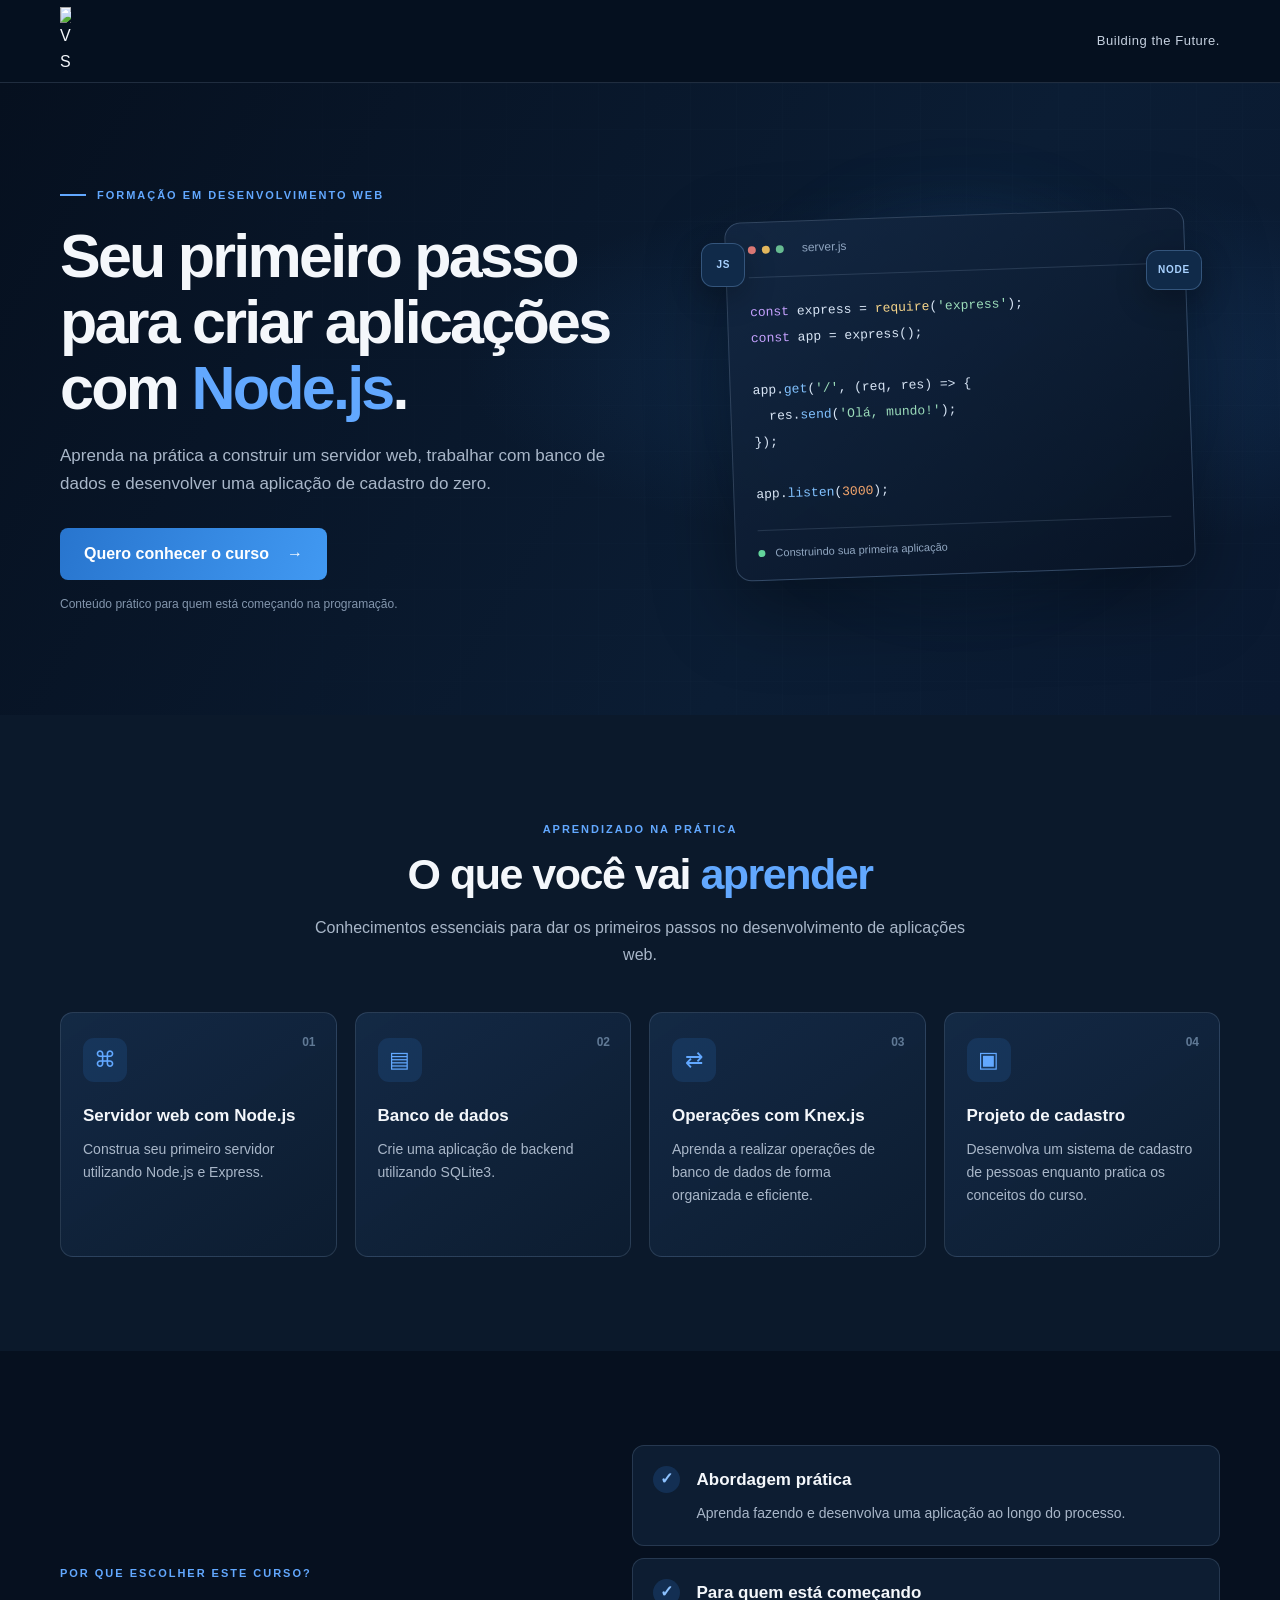
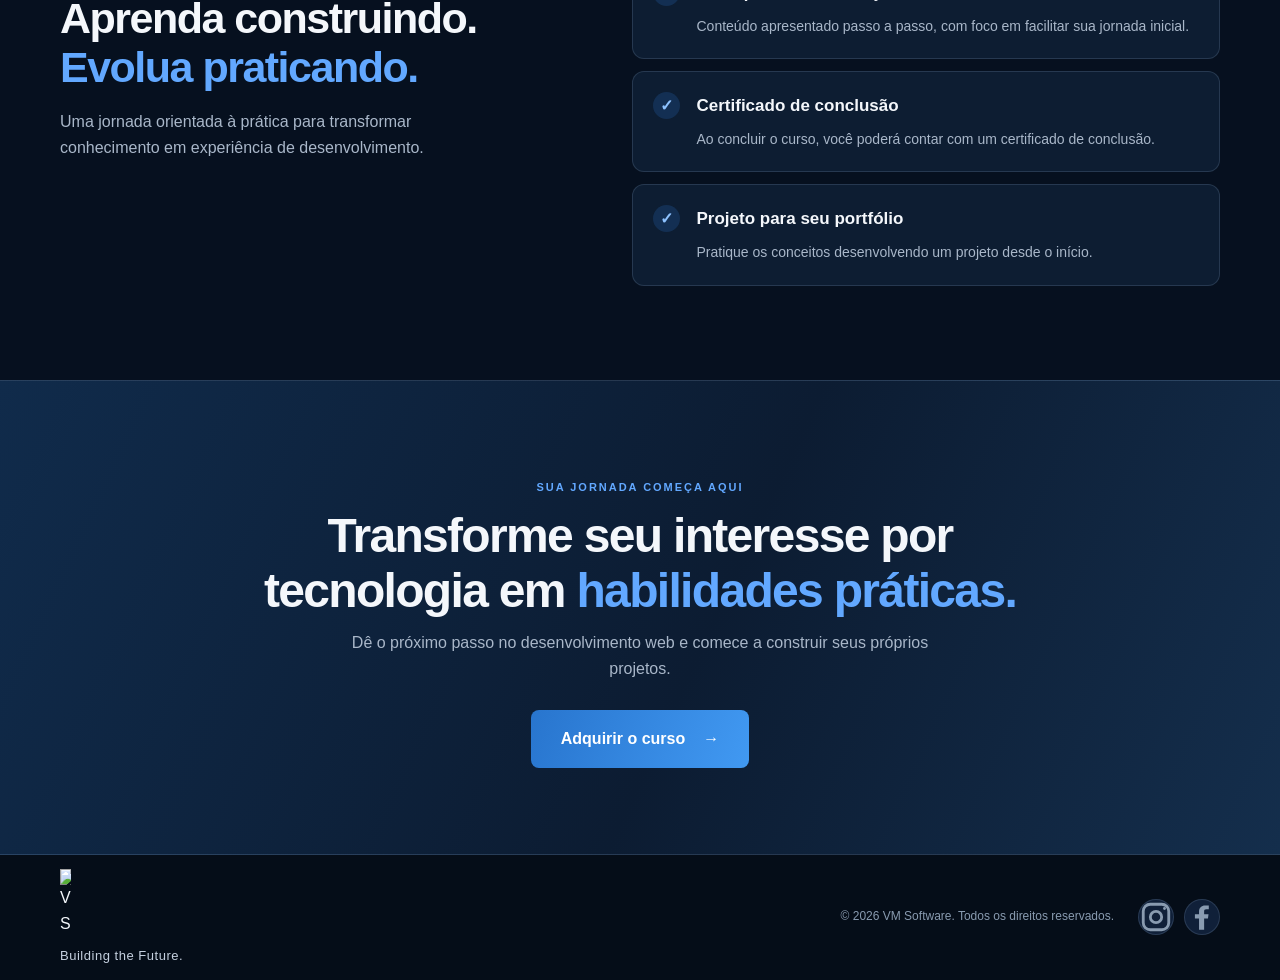
==== commit 9a27382b: "opdate opdata" ====
--- a/index.html
+++ b/index.html
@@ -114,7 +114,7 @@
           <p class="eyebrow">POR QUE ESCOLHER ESTE CURSO?</p>
           <h2>Aprenda construindo. <span>Evolua praticando.</span></h2>
           <p>Uma jornada orientada à prática para transformar conhecimento em experiência de desenvolvimento.</p>
-          <img class="benefits-image" src="./vs.png" alt="" loading="lazy">
+          
         </div>
         <div class="benefit-list">
           <article class="benefit-item">
